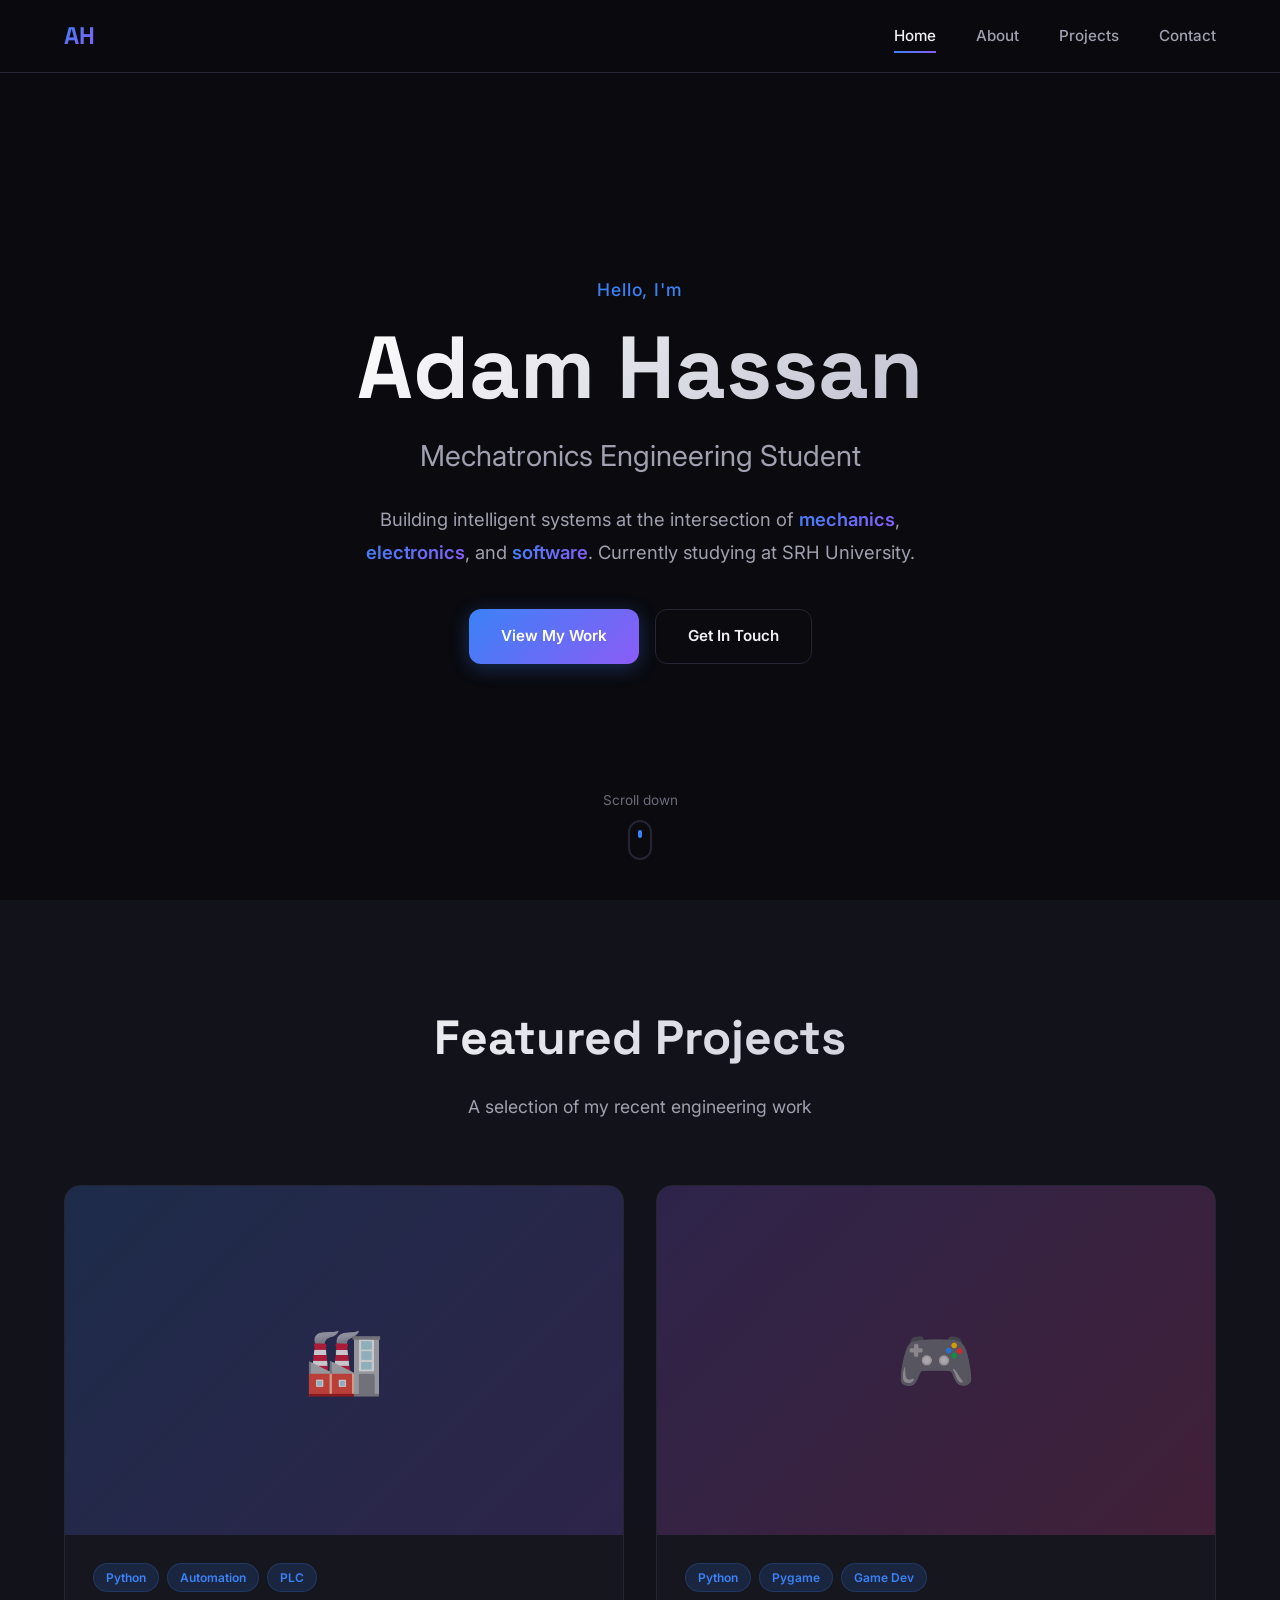
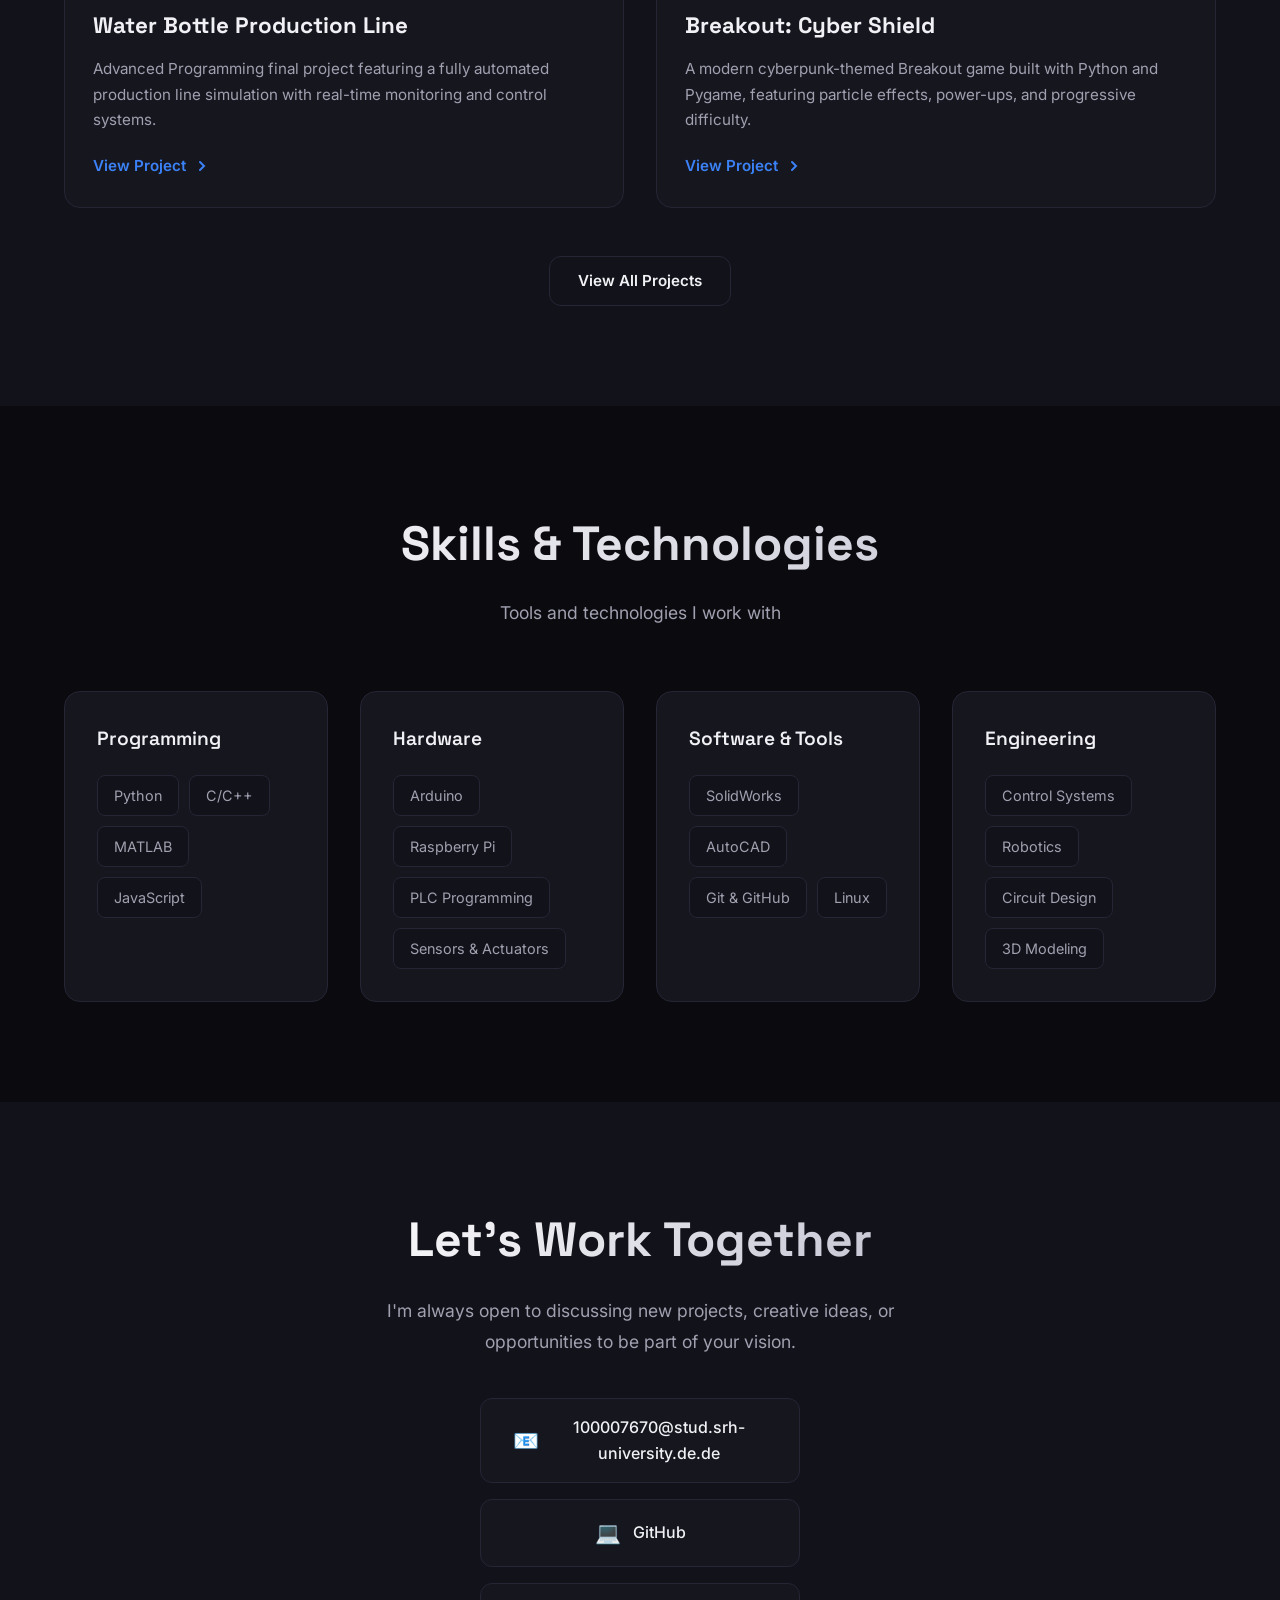
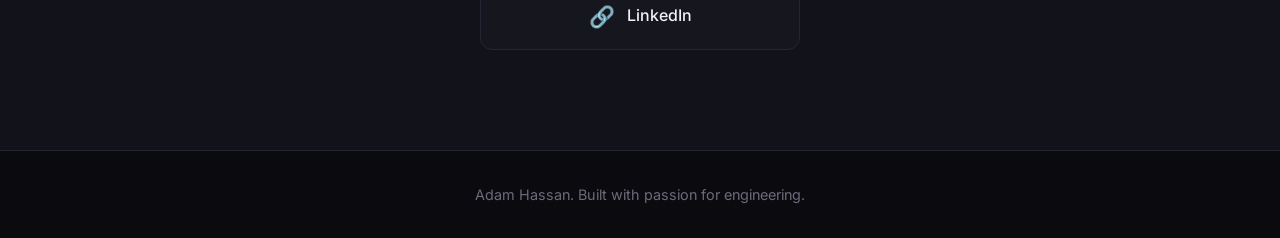
==== index.html @ b3040e76 "Initial portfolio website" ====
<!DOCTYPE html>
<html lang="en">
<head>
    <meta charset="UTF-8">
    <meta name="viewport" content="width=device-width, initial-scale=1.0">
    <title>Adam Hassan | Mechatronics Engineer</title>
    <link rel="stylesheet" href="css/styles.css">
    <link rel="preconnect" href="https://fonts.googleapis.com">
    <link rel="preconnect" href="https://fonts.gstatic.com" crossorigin>
    <link href="https://fonts.googleapis.com/css2?family=Inter:wght@300;400;500;600;700&family=Space+Grotesk:wght@500;700&display=swap" rel="stylesheet">
</head>
<body>
    <!-- Navigation -->
    <nav class="navbar">
        <div class="nav-container">
            <a href="index.html" class="nav-logo">AH</a>
            <button class="nav-toggle" aria-label="Toggle navigation">
                <span></span>
                <span></span>
                <span></span>
            </button>
            <ul class="nav-menu">
                <li><a href="index.html" class="nav-link active">Home</a></li>
                <li><a href="about.html" class="nav-link">About</a></li>
                <li><a href="projects.html" class="nav-link">Projects</a></li>
                <li><a href="#contact" class="nav-link">Contact</a></li>
            </ul>
        </div>
    </nav>

    <!-- Hero Section -->
    <section class="hero">
        <div class="hero-content">
            <p class="hero-greeting">Hello, I'm</p>
            <h1 class="hero-title">Adam Hassan</h1>
            <h2 class="hero-subtitle">Mechatronics Engineering Student</h2>
            <p class="hero-description">
                Building intelligent systems at the intersection of <span class="gradient-text">mechanics</span>, 
                <span class="gradient-text">electronics</span>, and <span class="gradient-text">software</span>. 
                Currently studying at SRH University.
            </p>
            <div class="hero-cta">
                <a href="projects.html" class="btn btn-primary">View My Work</a>
                <a href="#contact" class="btn btn-secondary">Get In Touch</a>
            </div>
        </div>
        <div class="hero-scroll">
            <span>Scroll down</span>
            <div class="scroll-indicator"></div>
        </div>
    </section>

    <!-- Featured Projects Section -->
    <section class="featured-projects" id="projects">
        <div class="container">
            <div class="section-header">
                <h2 class="section-title">Featured Projects</h2>
                <p class="section-subtitle">A selection of my recent engineering work</p>
            </div>
            
            <div class="projects-grid">
                <!-- Project Card 1 -->
                <article class="project-card">
                    <div class="project-image">
                        <div class="project-placeholder gradient-bg-1">
                            <span class="project-icon">🏭</span>
                        </div>
                    </div>
                    <div class="project-info">
                        <div class="project-tags">
                            <span class="tag">Python</span>
                            <span class="tag">Automation</span>
                            <span class="tag">PLC</span>
                        </div>
                        <h3 class="project-title">Water Bottle Production Line</h3>
                        <p class="project-description">
                            Advanced Programming final project featuring a fully automated production line simulation 
                            with real-time monitoring and control systems.
                        </p>
                        <a href="water-bottle.html" class="project-link">
                            View Project 
                            <svg width="16" height="16" viewBox="0 0 16 16" fill="none">
                                <path d="M6 12L10 8L6 4" stroke="currentColor" stroke-width="2" stroke-linecap="round"/>
                            </svg>
                        </a>
                    </div>
                </article>

                <!-- Project Card 2 -->
                <article class="project-card">
                    <div class="project-image">
                        <div class="project-placeholder gradient-bg-2">
                            <span class="project-icon">🎮</span>
                        </div>
                    </div>
                    <div class="project-info">
                        <div class="project-tags">
                            <span class="tag">Python</span>
                            <span class="tag">Pygame</span>
                            <span class="tag">Game Dev</span>
                        </div>
                        <h3 class="project-title">Breakout: Cyber Shield</h3>
                        <p class="project-description">
                            A modern cyberpunk-themed Breakout game built with Python and Pygame, featuring 
                            particle effects, power-ups, and progressive difficulty.
                        </p>
                        <a href="breakout.html" class="project-link">
                            View Project 
                            <svg width="16" height="16" viewBox="0 0 16 16" fill="none">
                                <path d="M6 12L10 8L6 4" stroke="currentColor" stroke-width="2" stroke-linecap="round"/>
                            </svg>
                        </a>
                    </div>
                </article>
            </div>

            <div class="section-footer">
                <a href="projects.html" class="btn btn-outline">View All Projects</a>
            </div>
        </div>
    </section>

    <!-- Skills Section -->
    <section class="skills-section">
        <div class="container">
            <div class="section-header">
                <h2 class="section-title">Skills & Technologies</h2>
                <p class="section-subtitle">Tools and technologies I work with</p>
            </div>
            
            <div class="skills-grid">
                <div class="skill-category">
                    <h3 class="skill-category-title">Programming</h3>
                    <div class="skill-items">
                        <span class="skill-item">Python</span>
                        <span class="skill-item">C/C++</span>
                        <span class="skill-item">MATLAB</span>
                        <span class="skill-item">JavaScript</span>
                    </div>
                </div>
                <div class="skill-category">
                    <h3 class="skill-category-title">Hardware</h3>
                    <div class="skill-items">
                        <span class="skill-item">Arduino</span>
                        <span class="skill-item">Raspberry Pi</span>
                        <span class="skill-item">PLC Programming</span>
                        <span class="skill-item">Sensors & Actuators</span>
                    </div>
                </div>
                <div class="skill-category">
                    <h3 class="skill-category-title">Software & Tools</h3>
                    <div class="skill-items">
                        <span class="skill-item">SolidWorks</span>
                        <span class="skill-item">AutoCAD</span>
                        <span class="skill-item">Git & GitHub</span>
                        <span class="skill-item">Linux</span>
                    </div>
                </div>
                <div class="skill-category">
                    <h3 class="skill-category-title">Engineering</h3>
                    <div class="skill-items">
                        <span class="skill-item">Control Systems</span>
                        <span class="skill-item">Robotics</span>
                        <span class="skill-item">Circuit Design</span>
                        <span class="skill-item">3D Modeling</span>
                    </div>
                </div>
            </div>
        </div>
    </section>

    <!-- Contact Section -->
    <section class="contact-section" id="contact">
        <div class="container">
            <div class="contact-content">
                <h2 class="section-title">Let's Work Together</h2>
                <p class="contact-text">
                    I'm always open to discussing new projects, creative ideas, or opportunities 
                    to be part of your vision.
                </p>
                <div class="contact-links">
                    <a href="mailto:100007670@stud.srh-university.de.de" class="contact-item">
                        <span class="contact-icon">📧</span>
                        <span>100007670@stud.srh-university.de.de</span>
                    </a>
                    <a href="https://github.com/A-Allam1" target="_blank" rel="noopener" class="contact-item">
                        <span class="contact-icon">💻</span>
                        <span>GitHub</span>
                    </a>
                    <a href="https://www.linkedin.com/in/adam-hassam-334723407/" target="_blank" rel="noopener" class="contact-item">
                        <span class="contact-icon">🔗</span>
                        <span>LinkedIn</span>
                    </a>
                </div>
            </div>
        </div>
    </section>

    <!-- Footer -->
    <footer class="footer">
        <div class="container">
            <p> Adam Hassan. Built with passion for engineering.</p>
        </div>
    </footer>

    <script src="js/main.js"></script>
</body>
</html>
---- css/styles.css ----
/* ========================================
   CSS VARIABLES & RESET
   ======================================== */
:root {
    --bg-primary: #0a0a0f;
    --bg-secondary: #12121a;
    --bg-card: #16161f;
    --bg-card-hover: #1e1e2e;
    --bg-border: #252535;
    
    --text-primary: #f0f0f5;
    --text-secondary: #a0a0b0;
    --text-muted: #6b6b7b;
    
    --accent-blue: #3b82f6;
    --accent-purple: #8b5cf6;
    --accent-gradient: linear-gradient(135deg, var(--accent-blue), var(--accent-purple));
    --accent-gradient-hover: linear-gradient(135deg, #2563eb, #7c3aed);
    
    --font-primary: 'Inter', -apple-system, BlinkMacSystemFont, sans-serif;
    --font-display: 'Space Grotesk', sans-serif;
    
    --radius-sm: 8px;
    --radius-md: 12px;
    --radius-lg: 16px;
    --radius-xl: 24px;
    
    --transition-fast: 0.2s ease;
    --transition-normal: 0.3s ease;
    --transition-slow: 0.5s ease;
}

* {
    margin: 0;
    padding: 0;
    box-sizing: border-box;
}

html {
    scroll-behavior: smooth;
    font-size: 16px;
}

body {
    font-family: var(--font-primary);
    background-color: var(--bg-primary);
    color: var(--text-primary);
    line-height: 1.6;
    overflow-x: hidden;
}

a {
    text-decoration: none;
    color: inherit;
    transition: var(--transition-fast);
}

ul {
    list-style: none;
}

img {
    max-width: 100%;
    display: block;
}

.container {
    max-width: 1200px;
    margin: 0 auto;
    padding: 0 24px;
}

/* ========================================
   NAVIGATION
   ======================================== */
.navbar {
    position: fixed;
    top: 0;
    left: 0;
    right: 0;
    z-index: 1000;
    background: rgba(10, 10, 15, 0.85);
    backdrop-filter: blur(20px);
    border-bottom: 1px solid var(--bg-border);
}

.nav-container {
    max-width: 1200px;
    margin: 0 auto;
    padding: 0 24px;
    display: flex;
    justify-content: space-between;
    align-items: center;
    height: 72px;
}

.nav-logo {
    font-family: var(--font-display);
    font-size: 1.5rem;
    font-weight: 700;
    background: var(--accent-gradient);
    -webkit-background-clip: text;
    -webkit-text-fill-color: transparent;
    background-clip: text;
}

.nav-menu {
    display: flex;
    gap: 40px;
}

.nav-link {
    font-size: 0.95rem;
    font-weight: 500;
    color: var(--text-secondary);
    position: relative;
    padding: 8px 0;
}

.nav-link::after {
    content: '';
    position: absolute;
    bottom: 0;
    left: 0;
    width: 0;
    height: 2px;
    background: var(--accent-gradient);
    transition: var(--transition-normal);
}

.nav-link:hover,
.nav-link.active {
    color: var(--text-primary);
}

.nav-link:hover::after,
.nav-link.active::after {
    width: 100%;
}

.nav-toggle {
    display: none;
    flex-direction: column;
    gap: 5px;
    background: none;
    border: none;
    cursor: pointer;
    padding: 5px;
}

.nav-toggle span {
    display: block;
    width: 24px;
    height: 2px;
    background: var(--text-primary);
    transition: var(--transition-normal);
}

/* ========================================
   HERO SECTION
   ======================================== */
.hero {
    min-height: 100vh;
    display: flex;
    flex-direction: column;
    justify-content: center;
    align-items: center;
    text-align: center;
    padding: 120px 24px 80px;
    position: relative;
}

.hero-content {
    max-width: 800px;
}

.hero-greeting {
    font-size: 1.1rem;
    color: var(--accent-blue);
    font-weight: 500;
    margin-bottom: 16px;
    letter-spacing: 0.05em;
}

.hero-title {
    font-family: var(--font-display);
    font-size: clamp(3rem, 8vw, 5.5rem);
    font-weight: 700;
    line-height: 1.1;
    margin-bottom: 16px;
    background: linear-gradient(135deg, #fff 0%, #c0c0d0 100%);
    -webkit-background-clip: text;
    -webkit-text-fill-color: transparent;
    background-clip: text;
}

.hero-subtitle {
    font-size: clamp(1.2rem, 3vw, 1.8rem);
    color: var(--text-secondary);
    font-weight: 400;
    margin-bottom: 24px;
}

.hero-description {
    font-size: 1.15rem;
    color: var(--text-secondary);
    line-height: 1.8;
    margin-bottom: 40px;
    max-width: 600px;
    margin-left: auto;
    margin-right: auto;
}

.gradient-text {
    background: var(--accent-gradient);
    -webkit-background-clip: text;
    -webkit-text-fill-color: transparent;
    background-clip: text;
    font-weight: 600;
}

.hero-cta {
    display: flex;
    gap: 16px;
    justify-content: center;
    flex-wrap: wrap;
}

.hero-scroll {
    position: absolute;
    bottom: 40px;
    display: flex;
    flex-direction: column;
    align-items: center;
    gap: 8px;
    color: var(--text-muted);
    font-size: 0.85rem;
}

.scroll-indicator {
    width: 24px;
    height: 40px;
    border: 2px solid var(--bg-border);
    border-radius: 12px;
    position: relative;
}

.scroll-indicator::before {
    content: '';
    position: absolute;
    top: 8px;
    left: 50%;
    transform: translateX(-50%);
    width: 4px;
    height: 8px;
    background: var(--accent-blue);
    border-radius: 2px;
    animation: scrollBounce 2s infinite;
}

@keyframes scrollBounce {
    0%, 100% { transform: translateX(-50%) translateY(0); opacity: 1; }
    50% { transform: translateX(-50%) translateY(8px); opacity: 0.3; }
}

/* ========================================
   BUTTONS
   ======================================== */
.btn {
    display: inline-flex;
    align-items: center;
    justify-content: center;
    padding: 14px 32px;
    border-radius: var(--radius-md);
    font-weight: 600;
    font-size: 0.95rem;
    transition: var(--transition-normal);
    cursor: pointer;
    border: none;
    gap: 8px;
}

.btn-primary {
    background: var(--accent-gradient);
    color: white;
    box-shadow: 0 4px 20px rgba(59, 130, 246, 0.3);
}

.btn-primary:hover {
    background: var(--accent-gradient-hover);
    transform: translateY(-2px);
    box-shadow: 0 8px 30px rgba(59, 130, 246, 0.4);
}

.btn-secondary {
    background: transparent;
    color: var(--text-primary);
    border: 1px solid var(--bg-border);
}

.btn-secondary:hover {
    border-color: var(--accent-blue);
    background: rgba(59, 130, 246, 0.1);
    transform: translateY(-2px);
}

.btn-outline {
    background: transparent;
    color: var(--text-primary);
    border: 1px solid var(--bg-border);
    padding: 12px 28px;
}

.btn-outline:hover {
    border-color: var(--accent-purple);
    background: rgba(139, 92, 246, 0.1);
}

/* ========================================
   SECTIONS
   ======================================== */
.section-header {
    text-align: center;
    margin-bottom: 64px;
}

.section-title {
    font-family: var(--font-display);
    font-size: clamp(2rem, 5vw, 3rem);
    font-weight: 700;
    margin-bottom: 16px;
    background: linear-gradient(135deg, #fff 0%, #c0c0d0 100%);
    -webkit-background-clip: text;
    -webkit-text-fill-color: transparent;
    background-clip: text;
}

.section-subtitle {
    color: var(--text-secondary);
    font-size: 1.1rem;
    max-width: 500px;
    margin: 0 auto;
}

.section-footer {
    text-align: center;
    margin-top: 48px;
}

/* ========================================
   FEATURED PROJECTS
   ======================================== */
.featured-projects {
    padding: 100px 0;
    background: var(--bg-secondary);
}

.projects-grid {
    display: grid;
    grid-template-columns: repeat(auto-fit, minmax(320px, 1fr));
    gap: 32px;
}

.project-card {
    background: var(--bg-card);
    border: 1px solid var(--bg-border);
    border-radius: var(--radius-lg);
    overflow: hidden;
    transition: var(--transition-normal);
}

.project-card:hover {
    transform: translateY(-8px);
    border-color: rgba(59, 130, 246, 0.3);
    box-shadow: 0 20px 40px rgba(0, 0, 0, 0.4);
}

.project-image {
    width: 100%;
    aspect-ratio: 16/10;
    overflow: hidden;
}

.project-placeholder {
    width: 100%;
    height: 100%;
    display: flex;
    align-items: center;
    justify-content: center;
    position: relative;
}

.gradient-bg-1 {
    background: linear-gradient(135deg, rgba(59, 130, 246, 0.2), rgba(139, 92, 246, 0.2));
}

.gradient-bg-2 {
    background: linear-gradient(135deg, rgba(139, 92, 246, 0.2), rgba(236, 72, 153, 0.2));
}

.project-icon {
    font-size: 4rem;
    opacity: 0.8;
}

.project-info {
    padding: 28px;
}

.project-tags {
    display: flex;
    flex-wrap: wrap;
    gap: 8px;
    margin-bottom: 16px;
}

.tag {
    font-size: 0.75rem;
    font-weight: 600;
    padding: 4px 12px;
    border-radius: 100px;
    background: rgba(59, 130, 246, 0.15);
    color: var(--accent-blue);
    border: 1px solid rgba(59, 130, 246, 0.2);
}

.project-title {
    font-family: var(--font-display);
    font-size: 1.4rem;
    font-weight: 700;
    margin-bottom: 12px;
    color: var(--text-primary);
}

.project-description {
    color: var(--text-secondary);
    font-size: 0.95rem;
    line-height: 1.7;
    margin-bottom: 20px;
}

.project-link {
    display: inline-flex;
    align-items: center;
    gap: 8px;
    color: var(--accent-blue);
    font-weight: 600;
    font-size: 0.95rem;
    transition: var(--transition-fast);
}

.project-link:hover {
    gap: 12px;
    color: var(--accent-purple);
}

.project-link svg {
    transition: var(--transition-fast);
}

/* ========================================
   SKILLS SECTION
   ======================================== */
.skills-section {
    padding: 100px 0;
}

.skills-grid {
    display: grid;
    grid-template-columns: repeat(auto-fit, minmax(250px, 1fr));
    gap: 32px;
}

.skill-category {
    background: var(--bg-card);
    border: 1px solid var(--bg-border);
    border-radius: var(--radius-lg);
    padding: 32px;
    transition: var(--transition-normal);
}

.skill-category:hover {
    border-color: rgba(139, 92, 246, 0.3);
    transform: translateY(-4px);
}

.skill-category-title {
    font-family: var(--font-display);
    font-size: 1.2rem;
    font-weight: 600;
    margin-bottom: 20px;
    color: var(--text-primary);
}

.skill-items {
    display: flex;
    flex-wrap: wrap;
    gap: 10px;
}

.skill-item {
    padding: 8px 16px;
    background: var(--bg-secondary);
    border: 1px solid var(--bg-border);
    border-radius: var(--radius-sm);
    font-size: 0.9rem;
    color: var(--text-secondary);
    transition: var(--transition-fast);
}

.skill-item:hover {
    border-color: var(--accent-blue);
    color: var(--text-primary);
    background: rgba(59, 130, 246, 0.1);
}

/* ========================================
   CONTACT SECTION
   ======================================== */
.contact-section {
    padding: 100px 0;
    background: var(--bg-secondary);
}

.contact-content {
    text-align: center;
    max-width: 600px;
    margin: 0 auto;
}

.contact-text {
    color: var(--text-secondary);
    font-size: 1.1rem;
    margin-bottom: 40px;
    line-height: 1.8;
}

.contact-links {
    display: flex;
    flex-direction: column;
    gap: 16px;
    align-items: center;
}

.contact-item {
    display: inline-flex;
    align-items: center;
    gap: 12px;
    padding: 16px 32px;
    background: var(--bg-card);
    border: 1px solid var(--bg-border);
    border-radius: var(--radius-md);
    color: var(--text-primary);
    font-weight: 500;
    transition: var(--transition-normal);
    width: 100%;
    max-width: 320px;
    justify-content: center;
}

.contact-item:hover {
    border-color: var(--accent-blue);
    transform: translateY(-2px);
    box-shadow: 0 8px 24px rgba(0, 0, 0, 0.3);
}

.contact-icon {
    font-size: 1.3rem;
}

/* ========================================
   FOOTER
   ======================================== */
.footer {
    padding: 32px 0;
    border-top: 1px solid var(--bg-border);
    text-align: center;
    color: var(--text-muted);
    font-size: 0.9rem;
}

/* ========================================
   PAGE CONTENT (About, Projects, Detail)
   ======================================== */
.page-content {
    padding-top: 72px;
}

.about-hero,
.projects-hero,
.project-header {
    padding: 80px 0 40px;
    text-align: center;
}

.page-title {
    font-family: var(--font-display);
    font-size: clamp(2.5rem, 6vw, 4rem);
    font-weight: 700;
    margin-bottom: 16px;
    background: linear-gradient(135deg, #fff 0%, #c0c0d0 100%);
    -webkit-background-clip: text;
    -webkit-text-fill-color: transparent;
    background-clip: text;
}

.page-subtitle {
    color: var(--text-secondary);
    font-size: 1.2rem;
}

/* About Page */
.about-content {
    padding: 60px 0 100px;
}

.about-grid {
    display: grid;
    grid-template-columns: 1fr 1fr;
    gap: 64px;
    align-items: start;
}

.about-text h2 {
    font-family: var(--font-display);
    font-size: 2rem;
    margin-bottom: 24px;
}

.about-text p {
    color: var(--text-secondary);
    margin-bottom: 20px;
    line-height: 1.8;
    font-size: 1.05rem;
}

.about-highlights {
    display: flex;
    flex-direction: column;
    gap: 24px;
}

.highlight-card {
    background: var(--bg-card);
    border: 1px solid var(--bg-border);
    border-radius: var(--radius-lg);
    padding: 32px;
    transition: var(--transition-normal);
}

.highlight-card:hover {
    border-color: rgba(59, 130, 246, 0.3);
    transform: translateX(8px);
}

.highlight-number {
    font-family: var(--font-display);
    font-size: 3rem;
    font-weight: 700;
    background: var(--accent-gradient);
    -webkit-background-clip: text;
    -webkit-text-fill-color: transparent;
    background-clip: text;
    opacity: 0.5;
    line-height: 1;
    margin-bottom: 12px;
    display: block;
}

.highlight-card h3 {
    font-size: 1.2rem;
    margin-bottom: 8px;
    color: var(--text-primary);
}

.highlight-card p {
    color: var(--text-secondary);
    font-size: 0.95rem;
}

/* Projects Page */
.all-projects {
    padding: 40px 0 100px;
}

.project-card-large {
    display: grid;
    grid-template-columns: 1fr 1fr;
    gap: 0;
}

.project-card-large .project-image {
    aspect-ratio: auto;
    min-height: 300px;
}

.project-card-large .project-info {
    display: flex;
    flex-direction: column;
    justify-content: center;
}

.project-features-preview {
    margin: 20px 0;
    padding-left: 20px;
}

.project-features-preview li {
    color: var(--text-secondary);
    margin-bottom: 8px;
    position: relative;
    padding-left: 16px;
}

.project-features-preview li::before {
    content: '→';
    position: absolute;
    left: -16px;
    color: var(--accent-blue);
}

/* Project Detail Pages */
.project-breadcrumb {
    display: flex;
    gap: 12px;
    color: var(--text-muted);
    font-size: 0.9rem;
    margin-bottom: 24px;
    justify-content: center;
}

.project-breadcrumb a:hover {
    color: var(--accent-blue);
}

.project-page-title {
    font-family: var(--font-display);
    font-size: clamp(2rem, 5vw, 3.5rem);
    font-weight: 700;
    margin-bottom: 12px;
}

.project-page-subtitle {
    color: var(--text-secondary);
    font-size: 1.2rem;
    margin-bottom: 16px;
}

.project-meta {
    display: flex;
    gap: 16px;
    justify-content: center;
    color: var(--text-muted);
    font-size: 0.9rem;
}

.project-meta span {
    padding: 4px 12px;
    background: var(--bg-card);
    border-radius: var(--radius-sm);
    border: 1px solid var(--bg-border);
}

.project-hero-image {
    padding: 40px 0;
}

.project-image-large {
    width: 100%;
    aspect-ratio: 21/9;
    border-radius: var(--radius-xl);
    display: flex;
    flex-direction: column;
    align-items: center;
    justify-content: center;
    border: 1px solid var(--bg-border);
    position: relative;
    overflow: hidden;
}

.project-icon-large {
    font-size: 6rem;
    margin-bottom: 16px;
    opacity: 0.6;
}

.image-caption {
    color: var(--text-muted);
    font-size: 0.9rem;
}

.project-details {
    padding: 60px 0;
}

.project-details-grid {
    display: grid;
    grid-template-columns: 2fr 1fr;
    gap: 64px;
}

.project-main-content h2 {
    font-family: var(--font-display);
    font-size: 2rem;
    margin-bottom: 24px;
}

.project-main-content h3 {
    font-family: var(--font-display);
    font-size: 1.4rem;
    margin: 40px 0 20px;
    color: var(--text-primary);
}

.project-main-content p {
    color: var(--text-secondary);
    margin-bottom: 20px;
    line-height: 1.8;
    font-size: 1.05rem;
}

.feature-list {
    display: flex;
    flex-direction: column;
    gap: 16px;
}

.feature-list li {
    color: var(--text-secondary);
    padding-left: 28px;
    position: relative;
    line-height: 1.7;
}

.feature-list li::before {
    content: '';
    position: absolute;
    left: 0;
    top: 10px;
    width: 8px;
    height: 8px;
    background: var(--accent-gradient);
    border-radius: 50%;
}

.feature-list strong {
    color: var(--text-primary);
    display: block;
    margin-bottom: 4px;
}

.coming-soon-box {
    background: var(--bg-card);
    border: 2px dashed var(--bg-border);
    border-radius: var(--radius-lg);
    padding: 40px;
    text-align: center;
    margin-top: 24px;
}

.coming-soon-icon {
    font-size: 3rem;
    display: block;
    margin-bottom: 16px;
}

.coming-soon-box p {
    color: var(--text-muted);
    margin: 0;
}

/* Sidebar */
.project-sidebar {
    display: flex;
    flex-direction: column;
    gap: 24px;
}

.sidebar-card {
    background: var(--bg-card);
    border: 1px solid var(--bg-border);
    border-radius: var(--radius-lg);
    padding: 28px;
}

.sidebar-card h4 {
    font-family: var(--font-display);
    font-size: 1.1rem;
    margin-bottom: 20px;
    color: var(--text-primary);
}

.tech-stack {
    display: flex;
    flex-wrap: wrap;
    gap: 8px;
}

.tech-item {
    padding: 6px 14px;
    background: var(--bg-secondary);
    border: 1px solid var(--bg-border);
    border-radius: var(--radius-sm);
    font-size: 0.85rem;
    color: var(--text-secondary);
}

.project-links {
    display: flex;
    flex-direction: column;
    gap: 12px;
}

.project-link-btn {
    display: flex;
    align-items: center;
    gap: 12px;
    padding: 12px 16px;
    background: var(--bg-secondary);
    border: 1px solid var(--bg-border);
    border-radius: var(--radius-sm);
    color: var(--text-primary);
    font-size: 0.9rem;
    font-weight: 500;
    transition: var(--transition-fast);
}

.project-link-btn:hover {
    border-color: var(--accent-blue);
    background: rgba(59, 130, 246, 0.1);
}

.project-link-btn.disabled {
    opacity: 0.5;
    cursor: not-allowed;
}

.project-link-btn.disabled:hover {
    border-color: var(--bg-border);
    background: var(--bg-secondary);
}

.project-info-list {
    display: flex;
    flex-direction: column;
    gap: 16px;
}

.info-item {
    display: flex;
    justify-content: space-between;
    align-items: center;
    padding-bottom: 12px;
    border-bottom: 1px solid var(--bg-border);
}

.info-item:last-child {
    border-bottom: none;
    padding-bottom: 0;
}

.info-label {
    color: var(--text-muted);
    font-size: 0.9rem;
}

.info-value {
    color: var(--text-primary);
    font-weight: 500;
    font-size: 0.9rem;
}

.status-active {
    color: #22c55e;
}

.status-completed {
    color: var(--accent-blue);
}

/* Gallery */
.project-gallery {
    padding: 60px 0 100px;
    background: var(--bg-secondary);
}

.gallery-note {
    text-align: center;
    color: var(--text-muted);
    margin-bottom: 32px;
}

.gallery-grid {
    display: grid;
    grid-template-columns: repeat(auto-fit, minmax(280px, 1fr));
    gap: 24px;
}

.gallery-item {
    aspect-ratio: 16/10;
    background: var(--bg-card);
    border: 1px solid var(--bg-border);
    border-radius: var(--radius-lg);
    display: flex;
    flex-direction: column;
    align-items: center;
    justify-content: center;
    overflow: hidden;
    transition: var(--transition-normal);
}

.gallery-item:hover {
    border-color: rgba(139, 92, 246, 0.3);
    transform: scale(1.02);
}

.placeholder-item {
    color: var(--text-muted);
}

.placeholder-item span {
    font-size: 3rem;
    margin-bottom: 12px;
}

.placeholder-item p {
    font-size: 0.9rem;
}

/* ========================================
   RESPONSIVE DESIGN
   ======================================== */
@media (max-width: 968px) {
    .about-grid,
    .project-details-grid {
        grid-template-columns: 1fr;
    }
    
    .project-card-large {
        grid-template-columns: 1fr;
    }
    
    .project-card-large .project-image {
        aspect-ratio: 16/10;
        min-height: auto;
    }
    
    .highlight-card:hover {
        transform: translateY(-4px);
    }
}

@media (max-width: 768px) {
    .nav-toggle {
        display: flex;
    }
    
    .nav-menu {
        position: fixed;
        top: 72px;
        left: 0;
        right: 0;
        background: var(--bg-primary);
        border-bottom: 1px solid var(--bg-border);
        flex-direction: column;
        padding: 24px;
        gap: 0;
        transform: translateY(-100%);
        opacity: 0;
        visibility: hidden;
        transition: var(--transition-normal);
    }
    
    .nav-menu.active {
        transform: translateY(0);
        opacity: 1;
        visibility: visible;
    }
    
    .nav-link {
        display: block;
        padding: 16px 0;
        border-bottom: 1px solid var(--bg-border);
    }
    
    .nav-link:last-child {
        border-bottom: none;
    }
    
    .hero {
        padding: 100px 20px 60px;
    }
    
    .hero-cta {
        flex-direction: column;
        align-items: center;
    }
    
    .btn {
        width: 100%;
        max-width: 280px;
    }
    
    .projects-grid {
        grid-template-columns: 1fr;
    }
    
    .skills-grid {
        grid-template-columns: 1fr;
    }
    
    .container {
        padding: 0 20px;
    }
    
    .project-image-large {
        aspect-ratio: 16/10;
    }
    
    .gallery-grid {
        grid-template-columns: 1fr;
    }
}

@media (max-width: 480px) {
    .section-title {
        font-size: 1.8rem;
    }
    
    .project-page-title {
        font-size: 1.8rem;
    }
    
    .contact-links {
        width: 100%;
    }
    
    .contact-item {
        max-width: 100%;
    }
}
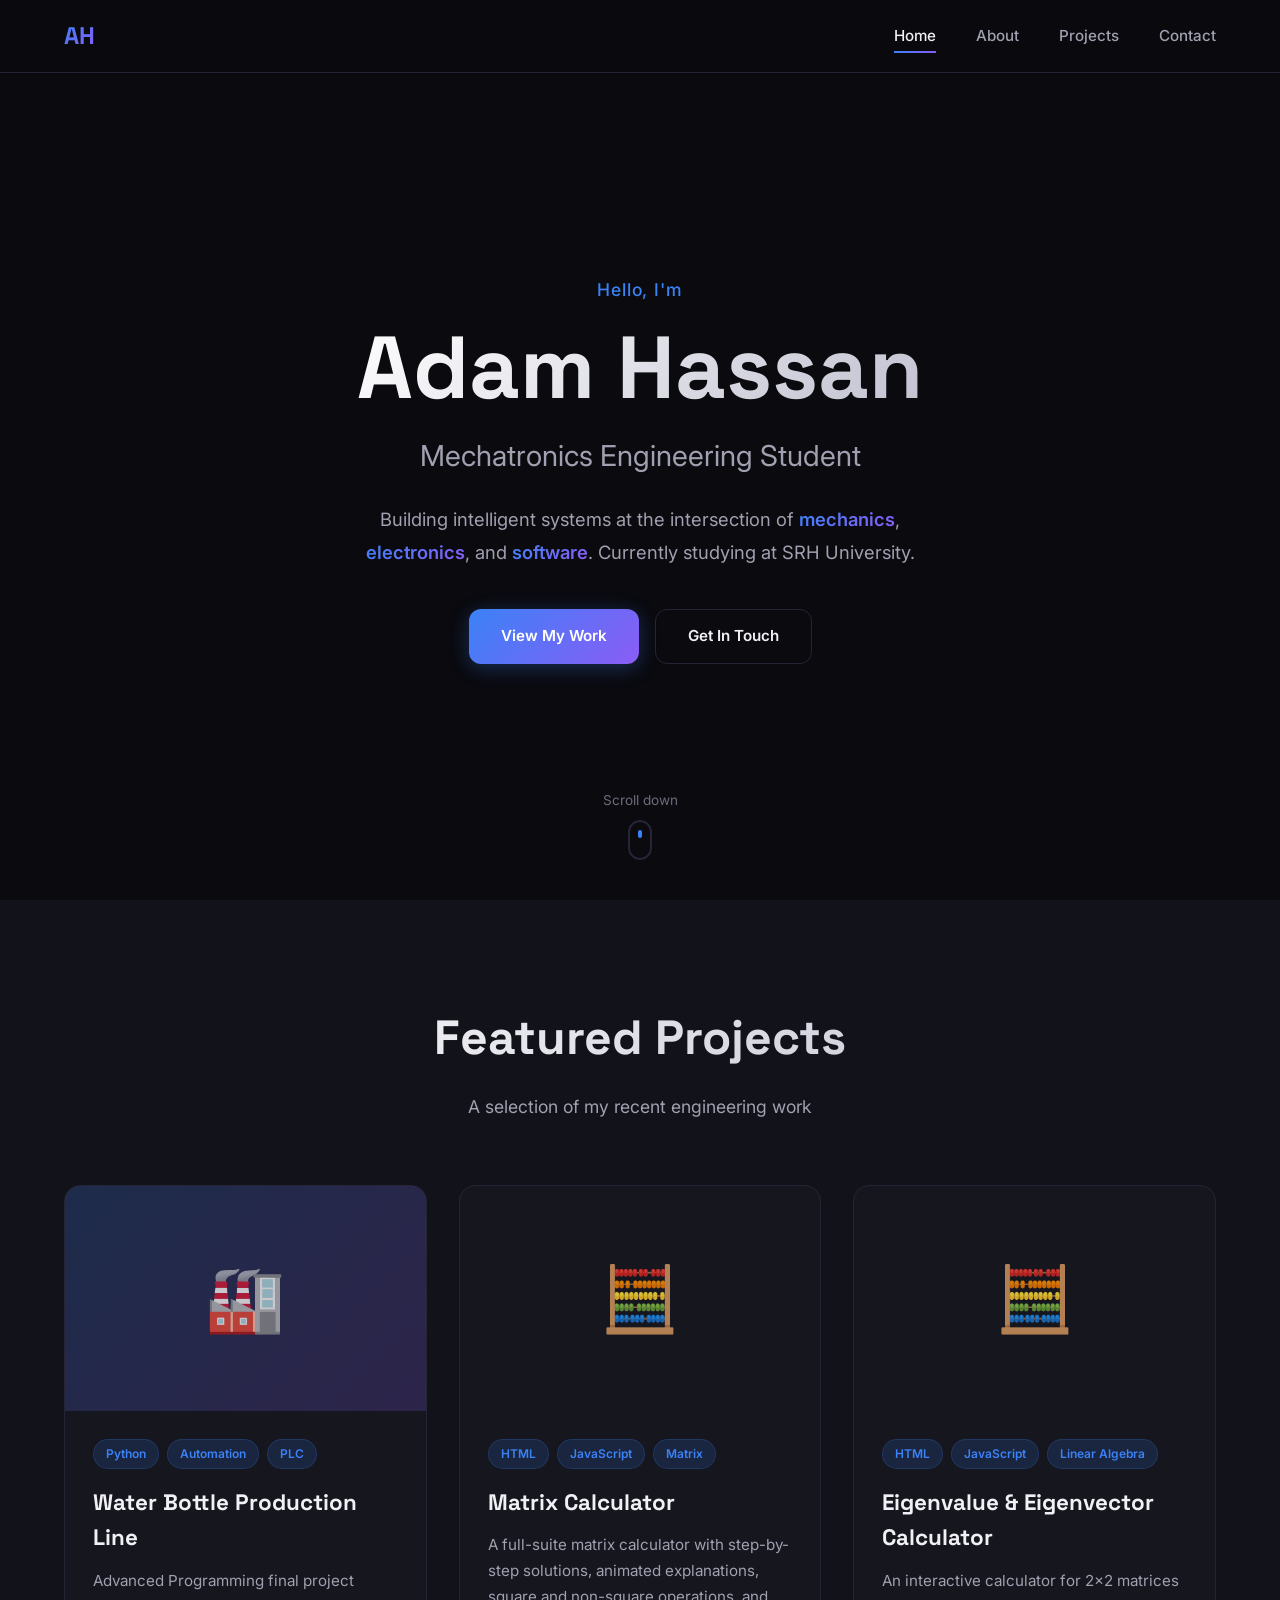
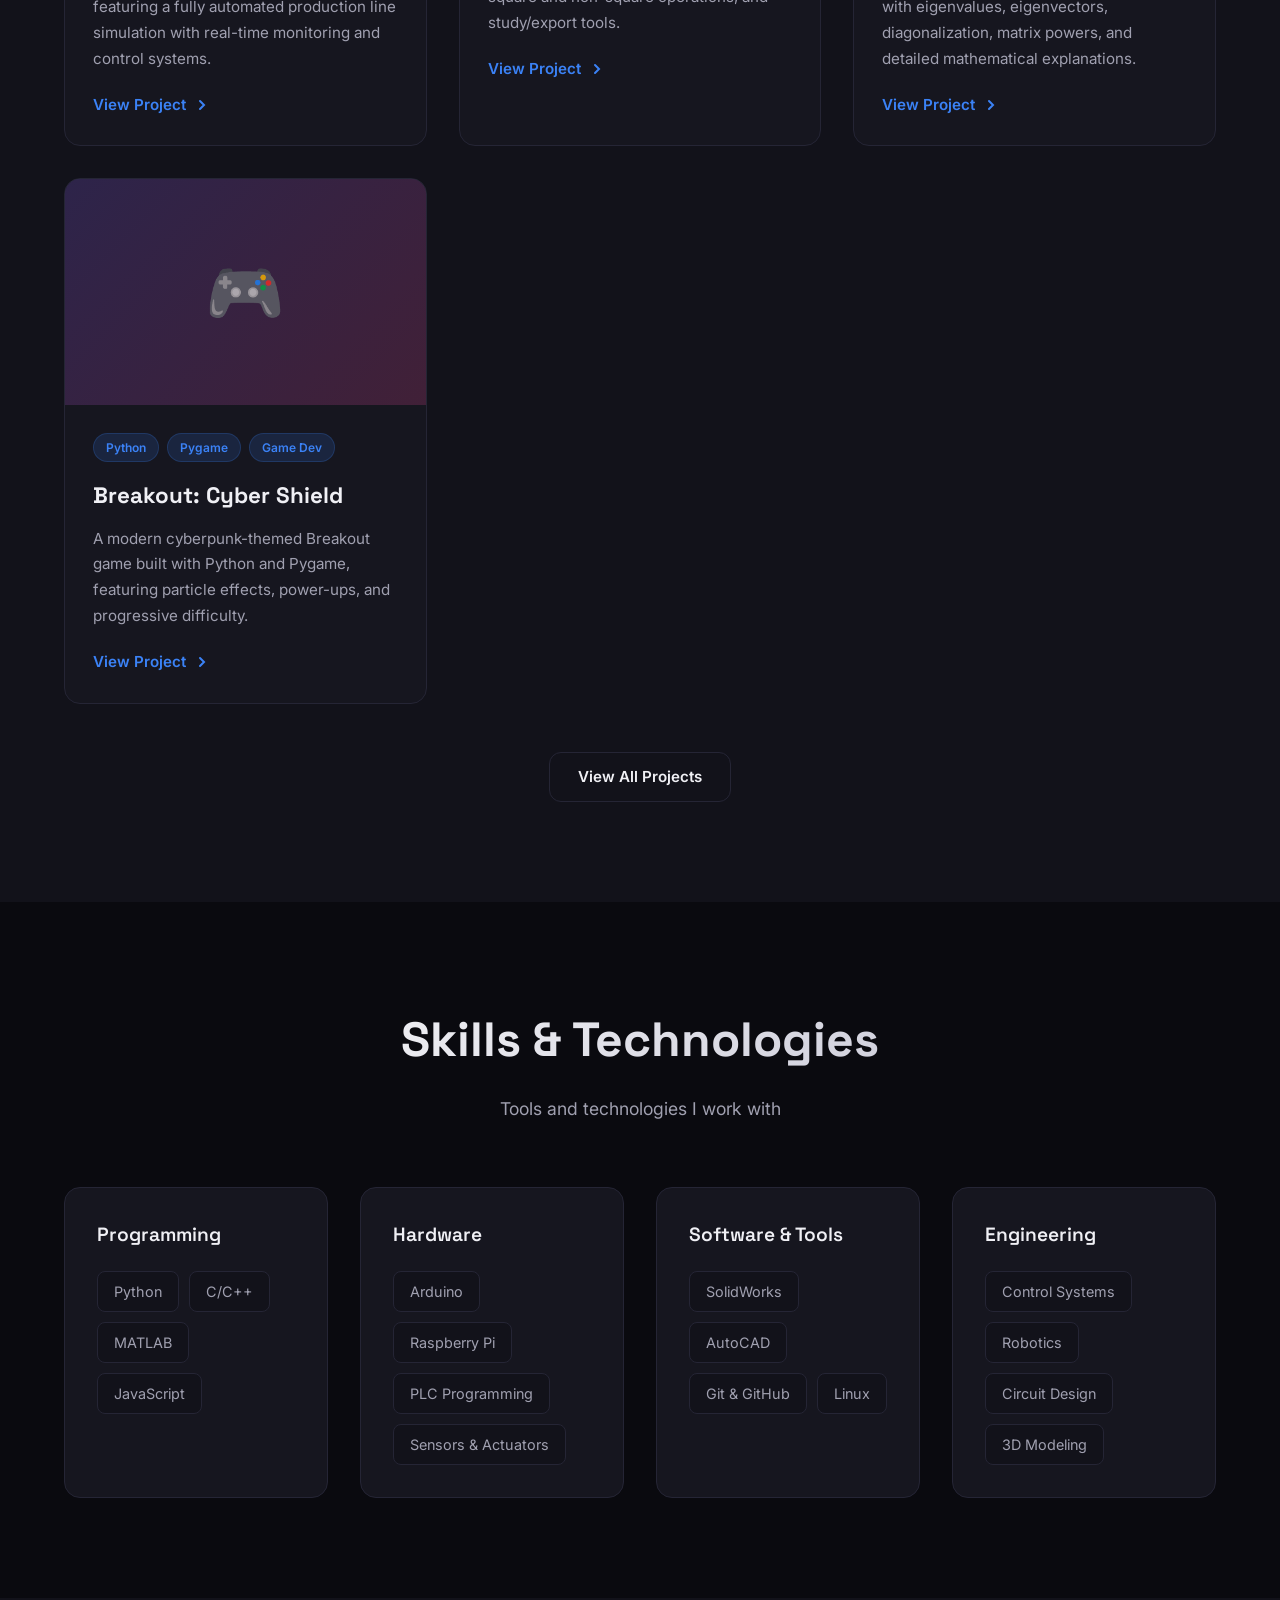
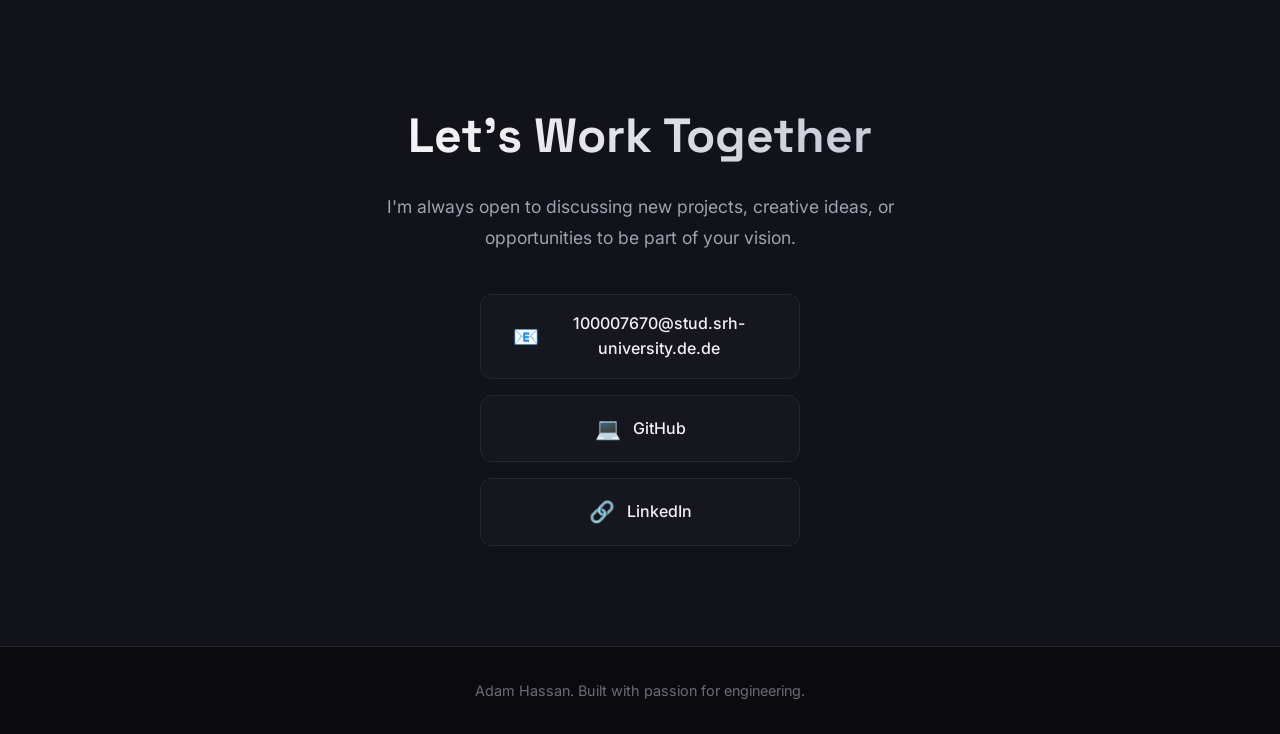
==== commit e12caf87: "Removed simulation results section" ====
--- a/index.html
+++ b/index.html
@@ -8,6 +8,7 @@
     <link rel="preconnect" href="https://fonts.googleapis.com">
     <link rel="preconnect" href="https://fonts.gstatic.com" crossorigin>
     <link href="https://fonts.googleapis.com/css2?family=Inter:wght@300;400;500;600;700&family=Space+Grotesk:wght@500;700&display=swap" rel="stylesheet">
+    <link rel="icon" type="image/png" href="images/favicon.png">
 </head>
 <body>
     <!-- Navigation -->
@@ -86,7 +87,62 @@
                     </div>
                 </article>
 
+
                 <!-- Project Card 2 -->
+                <article class="project-card">
+                    <div class="project-image">
+                        <div class="project-placeholder gradient-bg-3">
+                            <span class="project-icon">🧮</span>
+                        </div>
+                    </div>
+                    <div class="project-info">
+                        <div class="project-tags">
+                            <span class="tag">HTML</span>
+                            <span class="tag">JavaScript</span>
+                            <span class="tag">Matrix</span>
+                        </div>
+                        <h3 class="project-title">Matrix Calculator</h3>
+                        <p class="project-description">
+                            A full-suite matrix calculator with step-by-step solutions, animated explanations, 
+                            square and non-square operations, and study/export tools.
+                        </p>
+                        <a href="matrix-calculator.html" class="project-link">
+                            View Project 
+                            <svg width="16" height="16" viewBox="0 0 16 16" fill="none">
+                                <path d="M6 12L10 8L6 4" stroke="currentColor" stroke-width="2" stroke-linecap="round"/>
+                            </svg>
+                        </a>
+                    </div>
+                </article>
+
+                <!-- Project Card 3 -->
+                <article class="project-card">
+                    <div class="project-image">
+                        <div class="project-placeholder gradient-bg-3">
+                            <span class="project-icon">🧮</span>
+                        </div>
+                    </div>
+                    <div class="project-info">
+                        <div class="project-tags">
+                            <span class="tag">HTML</span>
+                            <span class="tag">JavaScript</span>
+                            <span class="tag">Linear Algebra</span>
+                        </div>
+                        <h3 class="project-title">Eigenvalue & Eigenvector Calculator</h3>
+                        <p class="project-description">
+                            An interactive calculator for 2×2 matrices with eigenvalues, eigenvectors, 
+                            diagonalization, matrix powers, and detailed mathematical explanations.
+                        </p>
+                        <a href="eigen_calculator.html" class="project-link">
+                            View Project 
+                            <svg width="16" height="16" viewBox="0 0 16 16" fill="none">
+                                <path d="M6 12L10 8L6 4" stroke="currentColor" stroke-width="2" stroke-linecap="round"/>
+                            </svg>
+                        </a>
+                    </div>
+                </article>
+
+                <!-- Project Card 4 -->
                 <article class="project-card">
                     <div class="project-image">
                         <div class="project-placeholder gradient-bg-2">
@@ -112,6 +168,7 @@
                         </a>
                     </div>
                 </article>
+
             </div>
 
             <div class="section-footer">
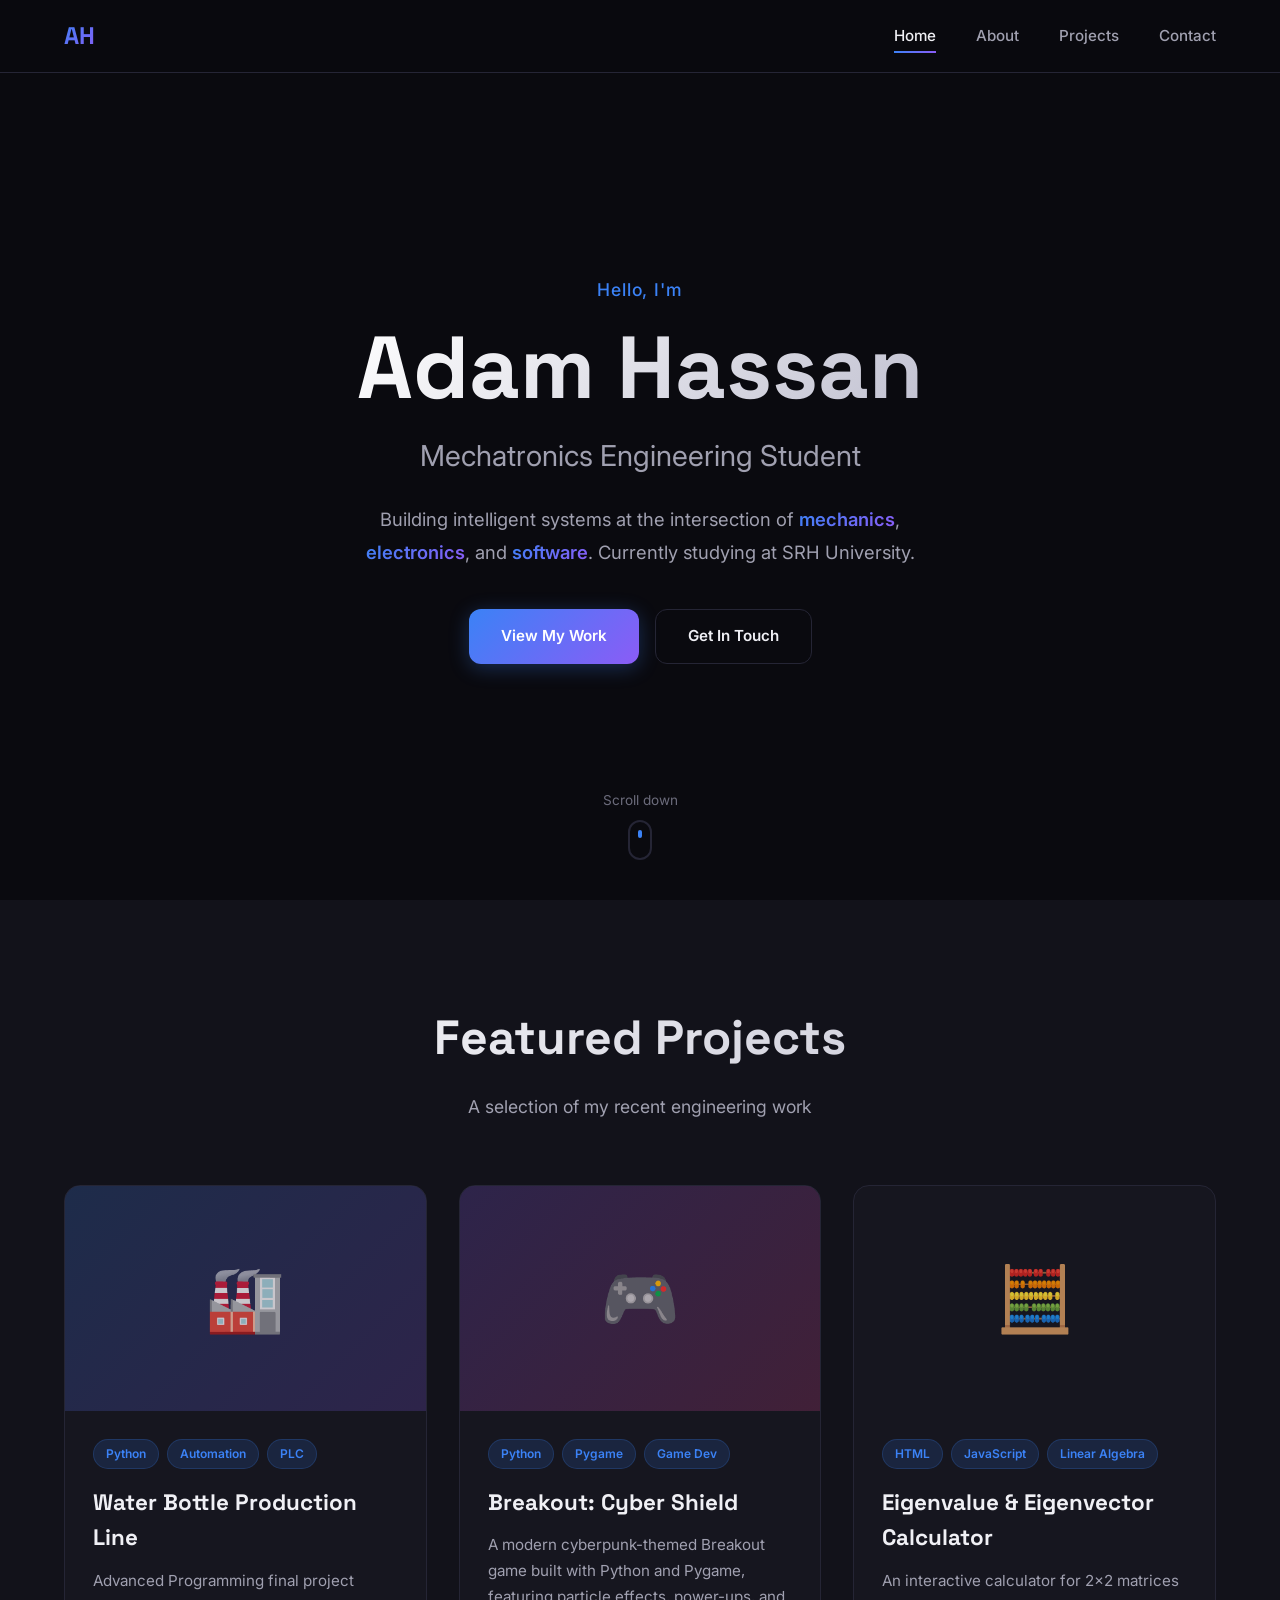
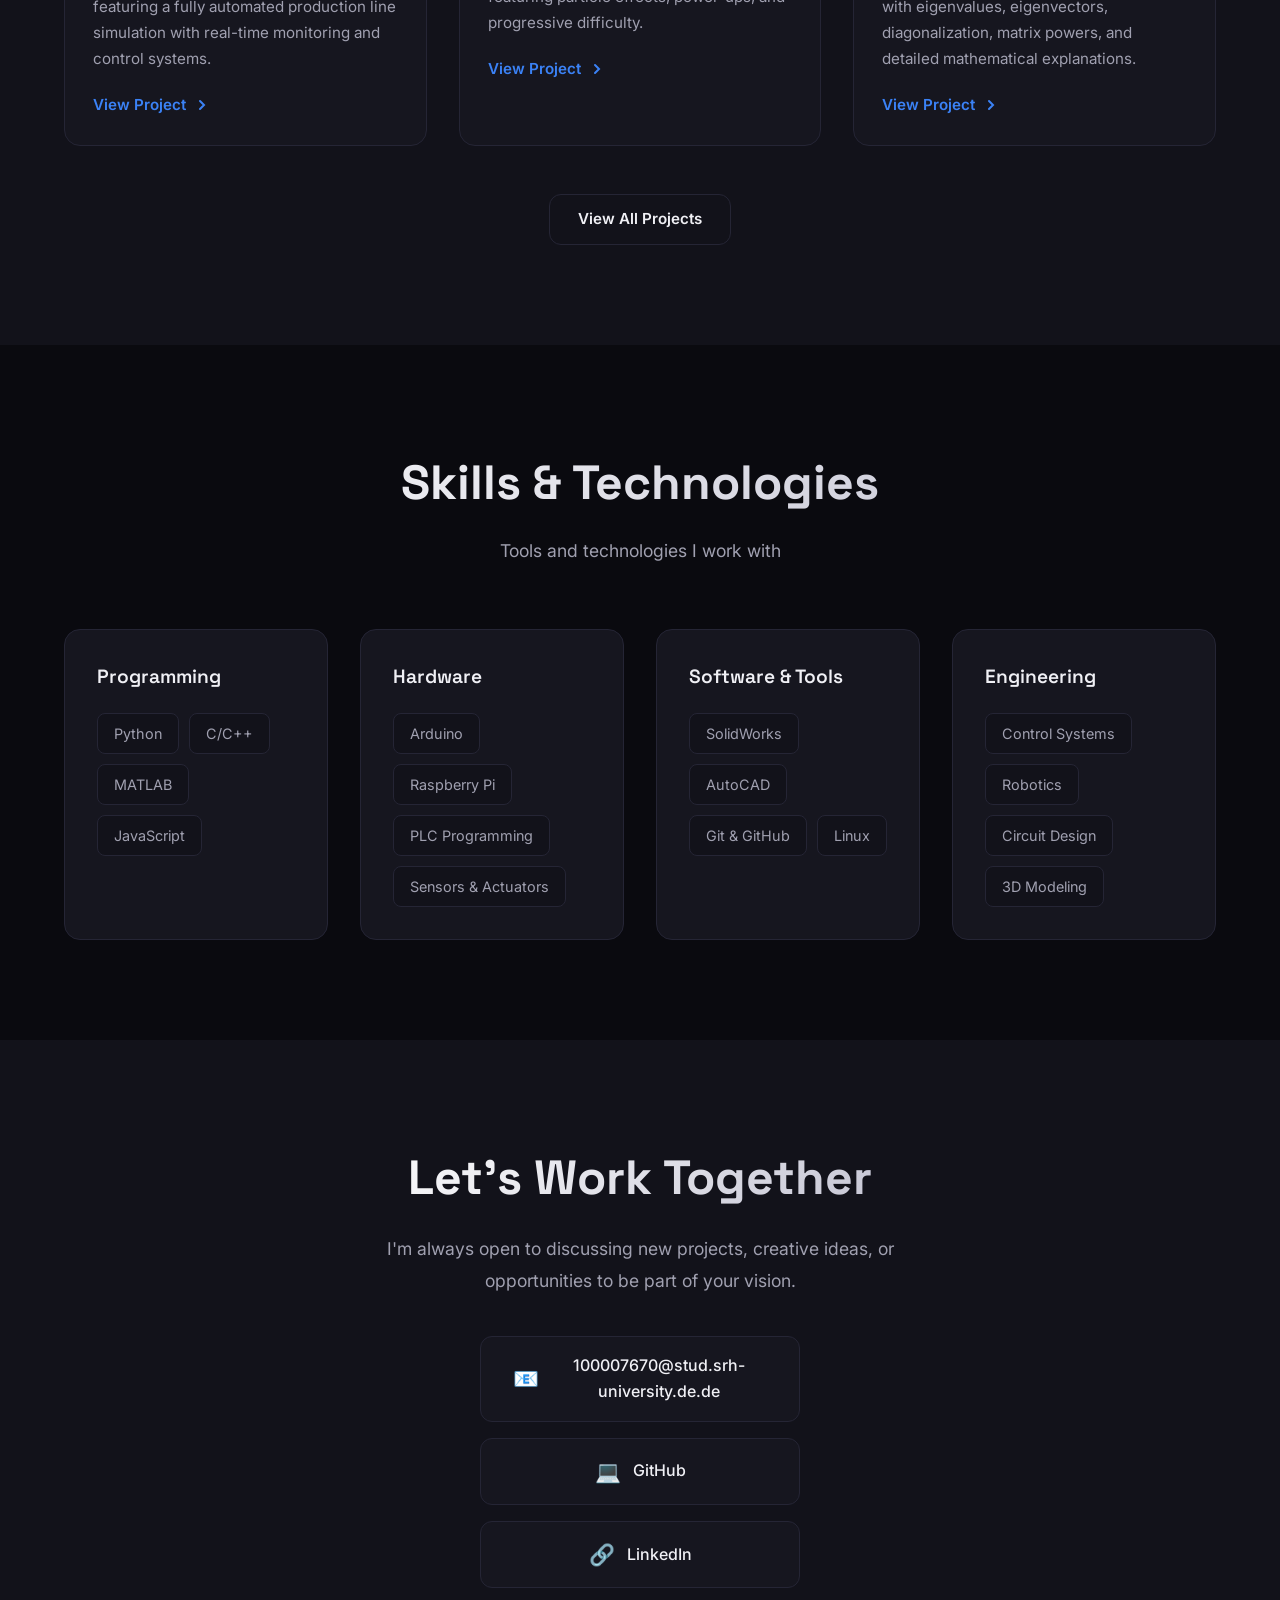
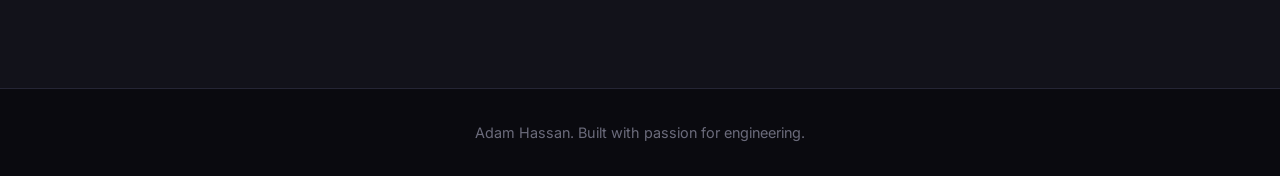
==== commit 9bcd8a17: "Updated featured projects order" ====
--- a/index.html
+++ b/index.html
@@ -1,265 +1,234 @@
 <!DOCTYPE html>
+
 <html lang="en">
 <head>
-    <meta charset="UTF-8">
-    <meta name="viewport" content="width=device-width, initial-scale=1.0">
-    <title>Adam Hassan | Mechatronics Engineer</title>
-    <link rel="stylesheet" href="css/styles.css">
-    <link rel="preconnect" href="https://fonts.googleapis.com">
-    <link rel="preconnect" href="https://fonts.gstatic.com" crossorigin>
-    <link href="https://fonts.googleapis.com/css2?family=Inter:wght@300;400;500;600;700&family=Space+Grotesk:wght@500;700&display=swap" rel="stylesheet">
-    <link rel="icon" type="image/png" href="images/favicon.png">
+<meta charset="utf-8"/>
+<meta content="width=device-width, initial-scale=1.0" name="viewport"/>
+<title>Adam Hassan | Mechatronics Engineer</title>
+<link href="css/styles.css" rel="stylesheet"/>
+<link href="https://fonts.googleapis.com" rel="preconnect"/>
+<link crossorigin="" href="https://fonts.gstatic.com" rel="preconnect"/>
+<link href="https://fonts.googleapis.com/css2?family=Inter:wght@300;400;500;600;700&amp;family=Space+Grotesk:wght@500;700&amp;display=swap" rel="stylesheet"/>
+<link href="images/favicon.png" rel="icon" type="image/png"/>
 </head>
 <body>
-    <!-- Navigation -->
-    <nav class="navbar">
-        <div class="nav-container">
-            <a href="index.html" class="nav-logo">AH</a>
-            <button class="nav-toggle" aria-label="Toggle navigation">
-                <span></span>
-                <span></span>
-                <span></span>
-            </button>
-            <ul class="nav-menu">
-                <li><a href="index.html" class="nav-link active">Home</a></li>
-                <li><a href="about.html" class="nav-link">About</a></li>
-                <li><a href="projects.html" class="nav-link">Projects</a></li>
-                <li><a href="#contact" class="nav-link">Contact</a></li>
-            </ul>
-        </div>
-    </nav>
-
-    <!-- Hero Section -->
-    <section class="hero">
-        <div class="hero-content">
-            <p class="hero-greeting">Hello, I'm</p>
-            <h1 class="hero-title">Adam Hassan</h1>
-            <h2 class="hero-subtitle">Mechatronics Engineering Student</h2>
-            <p class="hero-description">
+<!-- Navigation -->
+<nav class="navbar">
+<div class="nav-container">
+<a class="nav-logo" href="index.html">AH</a>
+<button aria-label="Toggle navigation" class="nav-toggle">
+<span></span>
+<span></span>
+<span></span>
+</button>
+<ul class="nav-menu">
+<li><a class="nav-link active" href="index.html">Home</a></li>
+<li><a class="nav-link" href="about.html">About</a></li>
+<li><a class="nav-link" href="projects.html">Projects</a></li>
+<li><a class="nav-link" href="#contact">Contact</a></li>
+</ul>
+</div>
+</nav>
+<!-- Hero Section -->
+<section class="hero">
+<div class="hero-content">
+<p class="hero-greeting">Hello, I'm</p>
+<h1 class="hero-title">Adam Hassan</h1>
+<h2 class="hero-subtitle">Mechatronics Engineering Student</h2>
+<p class="hero-description">
                 Building intelligent systems at the intersection of <span class="gradient-text">mechanics</span>, 
                 <span class="gradient-text">electronics</span>, and <span class="gradient-text">software</span>. 
                 Currently studying at SRH University.
             </p>
-            <div class="hero-cta">
-                <a href="projects.html" class="btn btn-primary">View My Work</a>
-                <a href="#contact" class="btn btn-secondary">Get In Touch</a>
-            </div>
-        </div>
-        <div class="hero-scroll">
-            <span>Scroll down</span>
-            <div class="scroll-indicator"></div>
-        </div>
-    </section>
-
-    <!-- Featured Projects Section -->
-    <section class="featured-projects" id="projects">
-        <div class="container">
-            <div class="section-header">
-                <h2 class="section-title">Featured Projects</h2>
-                <p class="section-subtitle">A selection of my recent engineering work</p>
-            </div>
-            
-            <div class="projects-grid">
-                <!-- Project Card 1 -->
+<div class="hero-cta">
+<a class="btn btn-primary" href="projects.html">View My Work</a>
+<a class="btn btn-secondary" href="#contact">Get In Touch</a>
+</div>
+</div>
+<div class="hero-scroll">
+<span>Scroll down</span>
+<div class="scroll-indicator"></div>
+</div>
+</section>
+<!-- Featured Projects Section -->
+<section class="featured-projects" id="projects">
+<div class="container">
+<div class="section-header">
+<h2 class="section-title">Featured Projects</h2>
+<p class="section-subtitle">A selection of my recent engineering work</p>
+</div>
+<div class="projects-grid">
+<!-- Project Card 1 -->
+
+<!-- Project Card 2 -->
+
+<!-- Project Card 3 -->
+
+<!-- Project Card 4 -->
+
+
                 <article class="project-card">
-                    <div class="project-image">
-                        <div class="project-placeholder gradient-bg-1">
-                            <span class="project-icon">🏭</span>
-                        </div>
-                    </div>
-                    <div class="project-info">
-                        <div class="project-tags">
-                            <span class="tag">Python</span>
-                            <span class="tag">Automation</span>
-                            <span class="tag">PLC</span>
-                        </div>
-                        <h3 class="project-title">Water Bottle Production Line</h3>
-                        <p class="project-description">
+<div class="project-image">
+<div class="project-placeholder gradient-bg-1">
+<span class="project-icon">🏭</span>
+</div>
+</div>
+<div class="project-info">
+<div class="project-tags">
+<span class="tag">Python</span>
+<span class="tag">Automation</span>
+<span class="tag">PLC</span>
+</div>
+<h3 class="project-title">Water Bottle Production Line</h3>
+<p class="project-description">
                             Advanced Programming final project featuring a fully automated production line simulation 
                             with real-time monitoring and control systems.
                         </p>
-                        <a href="water-bottle.html" class="project-link">
+<a class="project-link" href="water-bottle.html">
                             View Project 
-                            <svg width="16" height="16" viewBox="0 0 16 16" fill="none">
-                                <path d="M6 12L10 8L6 4" stroke="currentColor" stroke-width="2" stroke-linecap="round"/>
-                            </svg>
-                        </a>
-                    </div>
-                </article>
-
-
-                <!-- Project Card 2 -->
+                            <svg fill="none" height="16" viewbox="0 0 16 16" width="16">
+<path d="M6 12L10 8L6 4" stroke="currentColor" stroke-linecap="round" stroke-width="2"></path>
+</svg>
+</a>
+</div>
+</article>
+
                 <article class="project-card">
-                    <div class="project-image">
-                        <div class="project-placeholder gradient-bg-3">
-                            <span class="project-icon">🧮</span>
-                        </div>
-                    </div>
-                    <div class="project-info">
-                        <div class="project-tags">
-                            <span class="tag">HTML</span>
-                            <span class="tag">JavaScript</span>
-                            <span class="tag">Matrix</span>
-                        </div>
-                        <h3 class="project-title">Matrix Calculator</h3>
-                        <p class="project-description">
-                            A full-suite matrix calculator with step-by-step solutions, animated explanations, 
-                            square and non-square operations, and study/export tools.
+<div class="project-image">
+<div class="project-placeholder gradient-bg-2">
+<span class="project-icon">🎮</span>
+</div>
+</div>
+<div class="project-info">
+<div class="project-tags">
+<span class="tag">Python</span>
+<span class="tag">Pygame</span>
+<span class="tag">Game Dev</span>
+</div>
+<h3 class="project-title">Breakout: Cyber Shield</h3>
+<p class="project-description">
+                            A modern cyberpunk-themed Breakout game built with Python and Pygame, featuring 
+                            particle effects, power-ups, and progressive difficulty.
                         </p>
-                        <a href="matrix-calculator.html" class="project-link">
+<a class="project-link" href="breakout.html">
                             View Project 
-                            <svg width="16" height="16" viewBox="0 0 16 16" fill="none">
-                                <path d="M6 12L10 8L6 4" stroke="currentColor" stroke-width="2" stroke-linecap="round"/>
-                            </svg>
-                        </a>
-                    </div>
-                </article>
-
-                <!-- Project Card 3 -->
+                            <svg fill="none" height="16" viewbox="0 0 16 16" width="16">
+<path d="M6 12L10 8L6 4" stroke="currentColor" stroke-linecap="round" stroke-width="2"></path>
+</svg>
+</a>
+</div>
+</article>
+
                 <article class="project-card">
-                    <div class="project-image">
-                        <div class="project-placeholder gradient-bg-3">
-                            <span class="project-icon">🧮</span>
-                        </div>
-                    </div>
-                    <div class="project-info">
-                        <div class="project-tags">
-                            <span class="tag">HTML</span>
-                            <span class="tag">JavaScript</span>
-                            <span class="tag">Linear Algebra</span>
-                        </div>
-                        <h3 class="project-title">Eigenvalue & Eigenvector Calculator</h3>
-                        <p class="project-description">
+<div class="project-image">
+<div class="project-placeholder gradient-bg-3">
+<span class="project-icon">🧮</span>
+</div>
+</div>
+<div class="project-info">
+<div class="project-tags">
+<span class="tag">HTML</span>
+<span class="tag">JavaScript</span>
+<span class="tag">Linear Algebra</span>
+</div>
+<h3 class="project-title">Eigenvalue &amp; Eigenvector Calculator</h3>
+<p class="project-description">
                             An interactive calculator for 2×2 matrices with eigenvalues, eigenvectors, 
                             diagonalization, matrix powers, and detailed mathematical explanations.
                         </p>
-                        <a href="eigen_calculator.html" class="project-link">
+<a class="project-link" href="eigen_calculator.html">
                             View Project 
-                            <svg width="16" height="16" viewBox="0 0 16 16" fill="none">
-                                <path d="M6 12L10 8L6 4" stroke="currentColor" stroke-width="2" stroke-linecap="round"/>
-                            </svg>
-                        </a>
-                    </div>
-                </article>
-
-                <!-- Project Card 4 -->
-                <article class="project-card">
-                    <div class="project-image">
-                        <div class="project-placeholder gradient-bg-2">
-                            <span class="project-icon">🎮</span>
-                        </div>
-                    </div>
-                    <div class="project-info">
-                        <div class="project-tags">
-                            <span class="tag">Python</span>
-                            <span class="tag">Pygame</span>
-                            <span class="tag">Game Dev</span>
-                        </div>
-                        <h3 class="project-title">Breakout: Cyber Shield</h3>
-                        <p class="project-description">
-                            A modern cyberpunk-themed Breakout game built with Python and Pygame, featuring 
-                            particle effects, power-ups, and progressive difficulty.
-                        </p>
-                        <a href="breakout.html" class="project-link">
-                            View Project 
-                            <svg width="16" height="16" viewBox="0 0 16 16" fill="none">
-                                <path d="M6 12L10 8L6 4" stroke="currentColor" stroke-width="2" stroke-linecap="round"/>
-                            </svg>
-                        </a>
-                    </div>
-                </article>
-
-            </div>
-
-            <div class="section-footer">
-                <a href="projects.html" class="btn btn-outline">View All Projects</a>
-            </div>
-        </div>
-    </section>
-
-    <!-- Skills Section -->
-    <section class="skills-section">
-        <div class="container">
-            <div class="section-header">
-                <h2 class="section-title">Skills & Technologies</h2>
-                <p class="section-subtitle">Tools and technologies I work with</p>
-            </div>
-            
-            <div class="skills-grid">
-                <div class="skill-category">
-                    <h3 class="skill-category-title">Programming</h3>
-                    <div class="skill-items">
-                        <span class="skill-item">Python</span>
-                        <span class="skill-item">C/C++</span>
-                        <span class="skill-item">MATLAB</span>
-                        <span class="skill-item">JavaScript</span>
-                    </div>
-                </div>
-                <div class="skill-category">
-                    <h3 class="skill-category-title">Hardware</h3>
-                    <div class="skill-items">
-                        <span class="skill-item">Arduino</span>
-                        <span class="skill-item">Raspberry Pi</span>
-                        <span class="skill-item">PLC Programming</span>
-                        <span class="skill-item">Sensors & Actuators</span>
-                    </div>
-                </div>
-                <div class="skill-category">
-                    <h3 class="skill-category-title">Software & Tools</h3>
-                    <div class="skill-items">
-                        <span class="skill-item">SolidWorks</span>
-                        <span class="skill-item">AutoCAD</span>
-                        <span class="skill-item">Git & GitHub</span>
-                        <span class="skill-item">Linux</span>
-                    </div>
-                </div>
-                <div class="skill-category">
-                    <h3 class="skill-category-title">Engineering</h3>
-                    <div class="skill-items">
-                        <span class="skill-item">Control Systems</span>
-                        <span class="skill-item">Robotics</span>
-                        <span class="skill-item">Circuit Design</span>
-                        <span class="skill-item">3D Modeling</span>
-                    </div>
-                </div>
-            </div>
-        </div>
-    </section>
-
-    <!-- Contact Section -->
-    <section class="contact-section" id="contact">
-        <div class="container">
-            <div class="contact-content">
-                <h2 class="section-title">Let's Work Together</h2>
-                <p class="contact-text">
+                            <svg fill="none" height="16" viewbox="0 0 16 16" width="16">
+<path d="M6 12L10 8L6 4" stroke="currentColor" stroke-linecap="round" stroke-width="2"></path>
+</svg>
+</a>
+</div>
+</article>
+</div>
+<div class="section-footer">
+<a class="btn btn-outline" href="projects.html">View All Projects</a>
+</div>
+</div>
+</section>
+<!-- Skills Section -->
+<section class="skills-section">
+<div class="container">
+<div class="section-header">
+<h2 class="section-title">Skills &amp; Technologies</h2>
+<p class="section-subtitle">Tools and technologies I work with</p>
+</div>
+<div class="skills-grid">
+<div class="skill-category">
+<h3 class="skill-category-title">Programming</h3>
+<div class="skill-items">
+<span class="skill-item">Python</span>
+<span class="skill-item">C/C++</span>
+<span class="skill-item">MATLAB</span>
+<span class="skill-item">JavaScript</span>
+</div>
+</div>
+<div class="skill-category">
+<h3 class="skill-category-title">Hardware</h3>
+<div class="skill-items">
+<span class="skill-item">Arduino</span>
+<span class="skill-item">Raspberry Pi</span>
+<span class="skill-item">PLC Programming</span>
+<span class="skill-item">Sensors &amp; Actuators</span>
+</div>
+</div>
+<div class="skill-category">
+<h3 class="skill-category-title">Software &amp; Tools</h3>
+<div class="skill-items">
+<span class="skill-item">SolidWorks</span>
+<span class="skill-item">AutoCAD</span>
+<span class="skill-item">Git &amp; GitHub</span>
+<span class="skill-item">Linux</span>
+</div>
+</div>
+<div class="skill-category">
+<h3 class="skill-category-title">Engineering</h3>
+<div class="skill-items">
+<span class="skill-item">Control Systems</span>
+<span class="skill-item">Robotics</span>
+<span class="skill-item">Circuit Design</span>
+<span class="skill-item">3D Modeling</span>
+</div>
+</div>
+</div>
+</div>
+</section>
+<!-- Contact Section -->
+<section class="contact-section" id="contact">
+<div class="container">
+<div class="contact-content">
+<h2 class="section-title">Let's Work Together</h2>
+<p class="contact-text">
                     I'm always open to discussing new projects, creative ideas, or opportunities 
                     to be part of your vision.
                 </p>
-                <div class="contact-links">
-                    <a href="mailto:100007670@stud.srh-university.de.de" class="contact-item">
-                        <span class="contact-icon">📧</span>
-                        <span>100007670@stud.srh-university.de.de</span>
-                    </a>
-                    <a href="https://github.com/A-Allam1" target="_blank" rel="noopener" class="contact-item">
-                        <span class="contact-icon">💻</span>
-                        <span>GitHub</span>
-                    </a>
-                    <a href="https://www.linkedin.com/in/adam-hassam-334723407/" target="_blank" rel="noopener" class="contact-item">
-                        <span class="contact-icon">🔗</span>
-                        <span>LinkedIn</span>
-                    </a>
-                </div>
-            </div>
-        </div>
-    </section>
-
-    <!-- Footer -->
-    <footer class="footer">
-        <div class="container">
-            <p> Adam Hassan. Built with passion for engineering.</p>
-        </div>
-    </footer>
-
-    <script src="js/main.js"></script>
+<div class="contact-links">
+<a class="contact-item" href="mailto:100007670@stud.srh-university.de.de">
+<span class="contact-icon">📧</span>
+<span>100007670@stud.srh-university.de.de</span>
+</a>
+<a class="contact-item" href="https://github.com/A-Allam1" rel="noopener" target="_blank">
+<span class="contact-icon">💻</span>
+<span>GitHub</span>
+</a>
+<a class="contact-item" href="https://www.linkedin.com/in/adam-hassam-334723407/" rel="noopener" target="_blank">
+<span class="contact-icon">🔗</span>
+<span>LinkedIn</span>
+</a>
+</div>
+</div>
+</div>
+</section>
+<!-- Footer -->
+<footer class="footer">
+<div class="container">
+<p> Adam Hassan. Built with passion for engineering.</p>
+</div>
+</footer>
+<script src="js/main.js"></script>
 </body>
 </html>
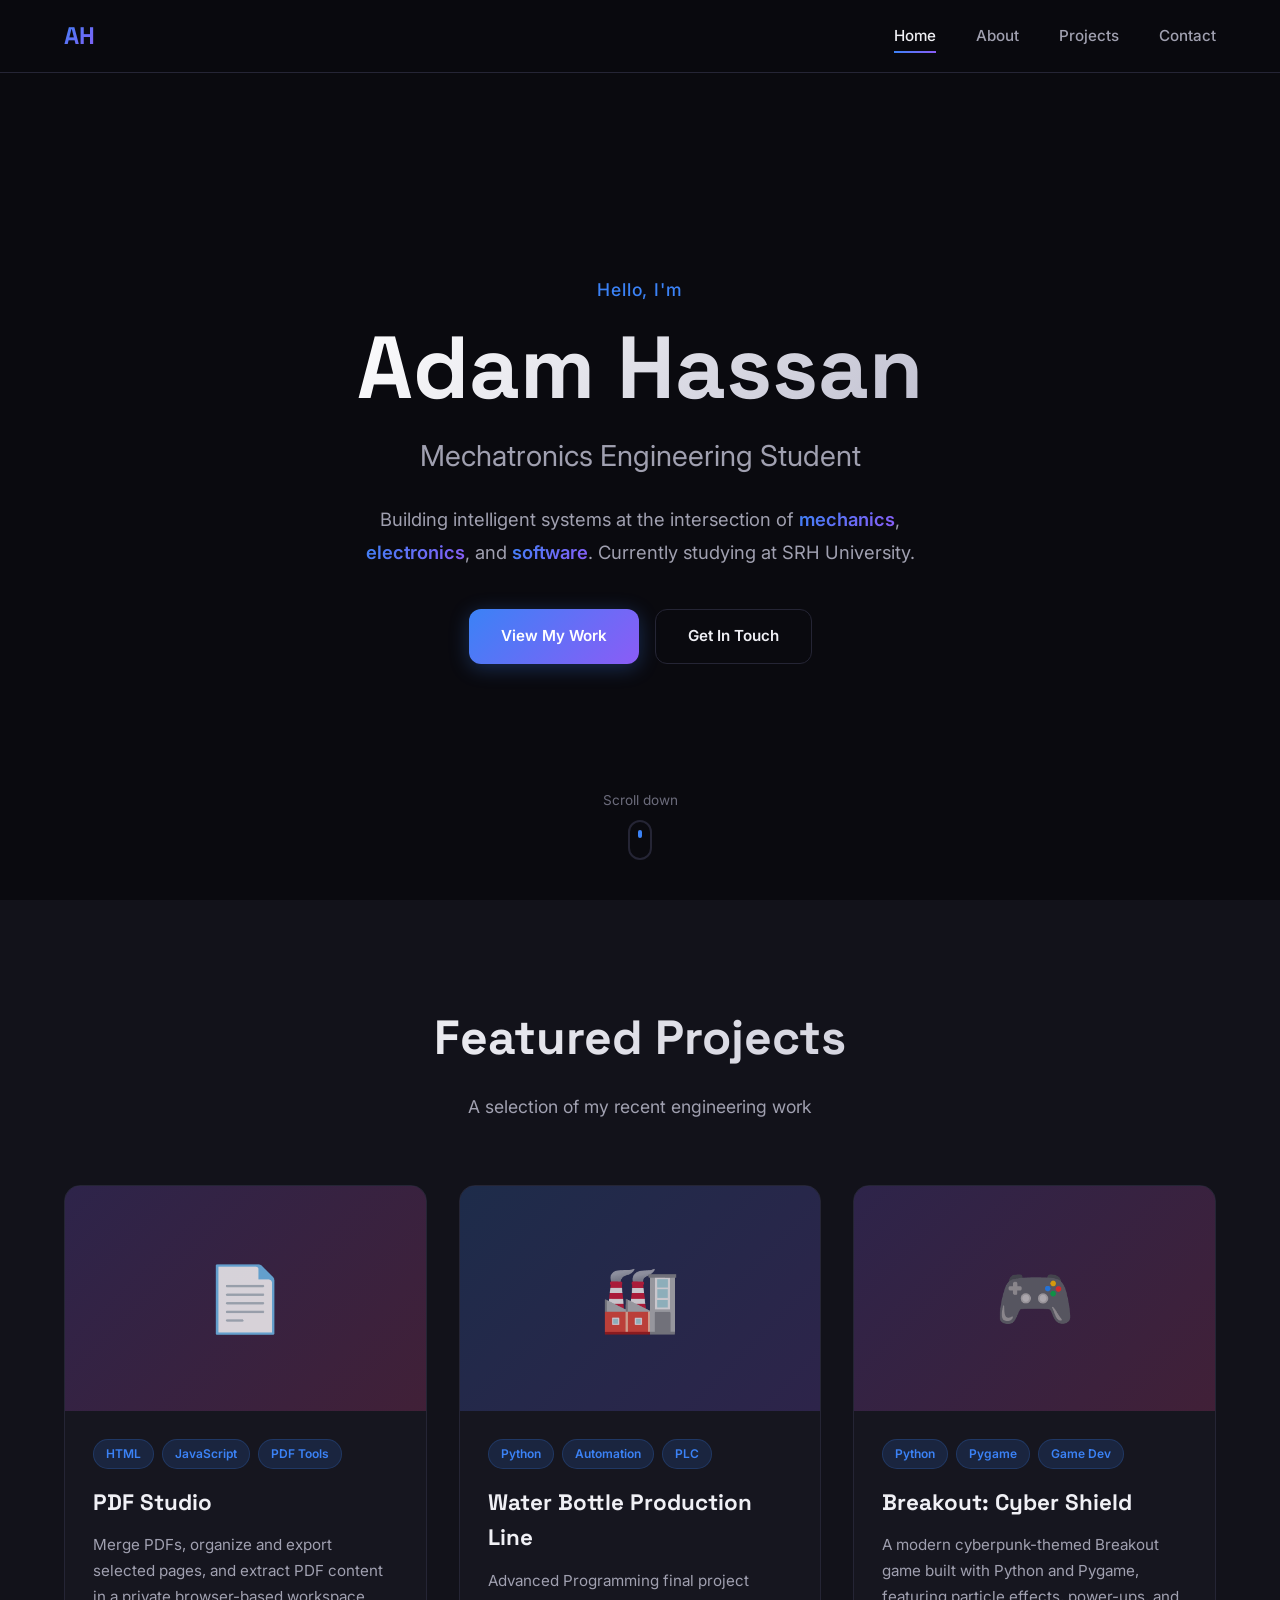
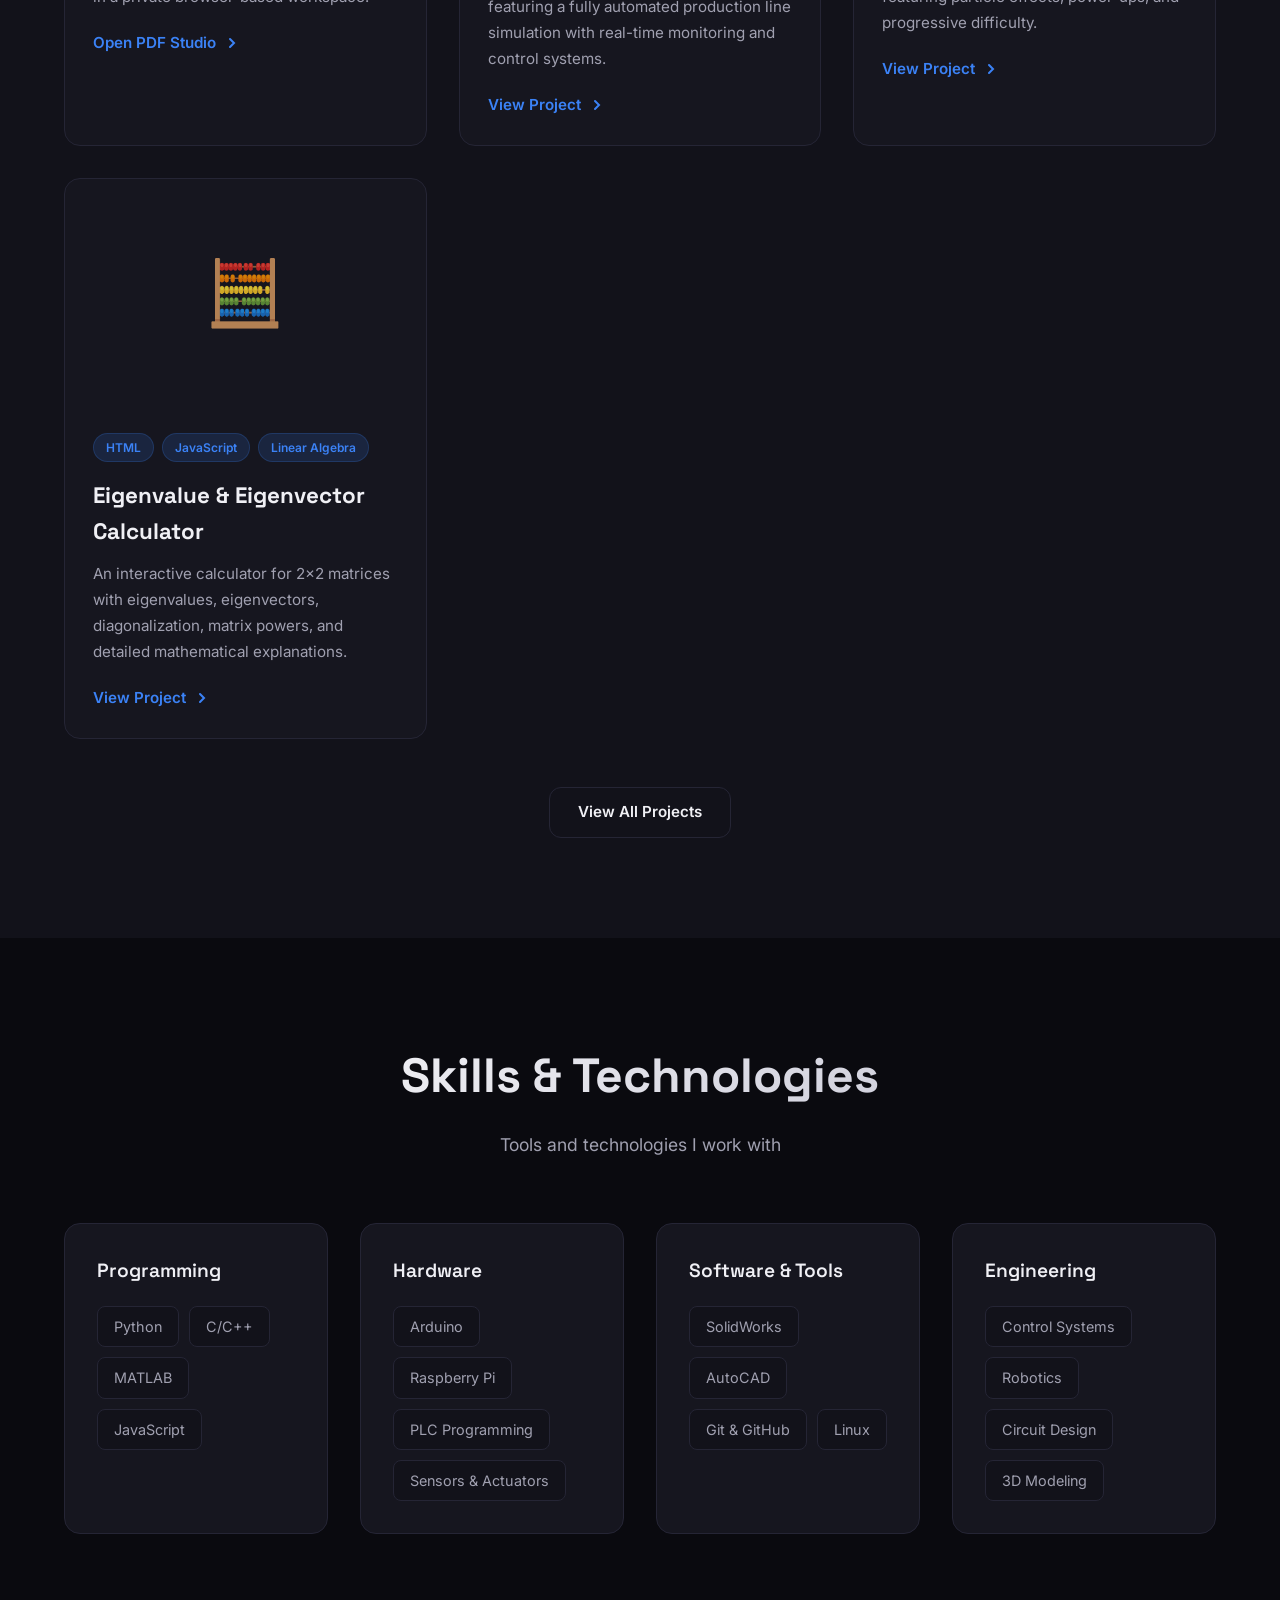
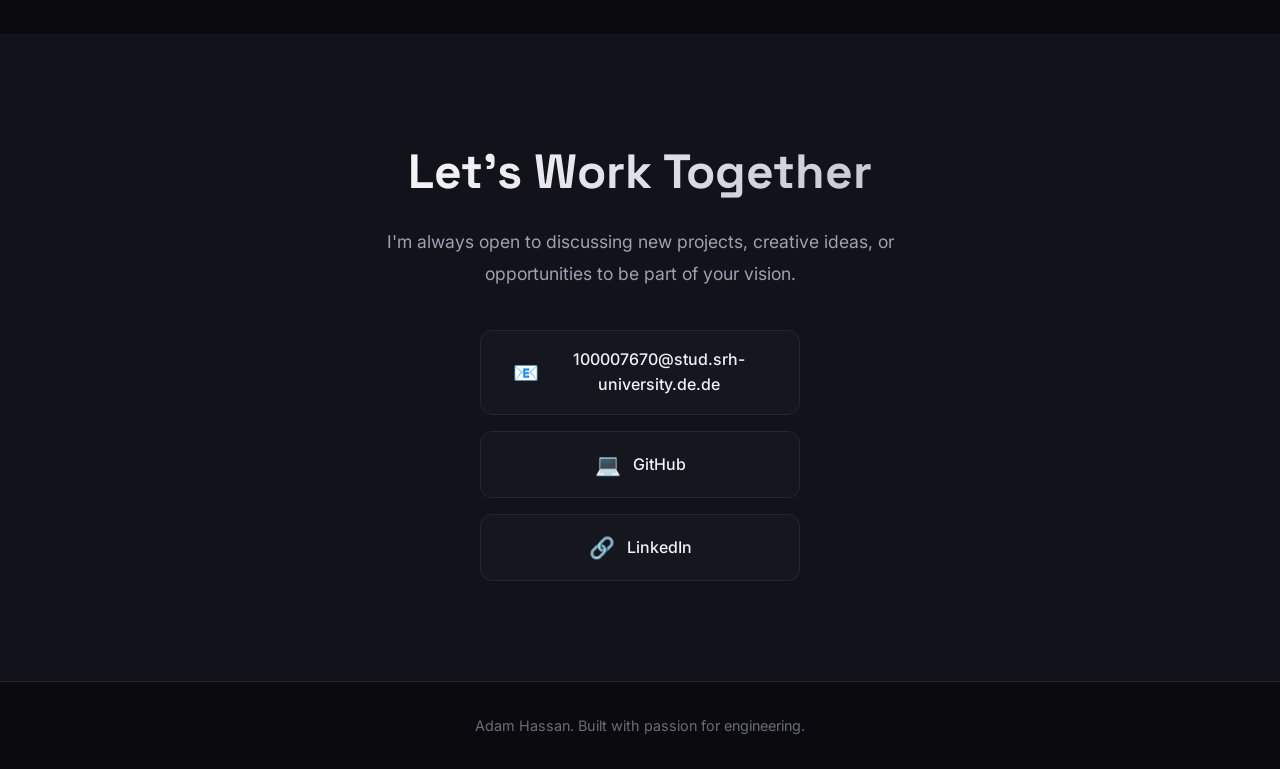
==== commit 7e6e8ac4: "Integrate PDF Studio into portfolio" ====
--- a/index.html
+++ b/index.html
@@ -58,6 +58,28 @@
 <p class="section-subtitle">A selection of my recent engineering work</p>
 </div>
 <div class="projects-grid">
+
+                <!-- pdf-studio-portfolio-integration-v1 -->
+                <article class="project-card">
+                    <div class="project-image">
+                        <div class="project-placeholder gradient-bg-2">
+                            <span class="project-icon" aria-hidden="true">📄</span>
+                        </div>
+                    </div>
+                    <div class="project-info">
+                        <div class="project-tags">
+                            <span class="tag">HTML</span>
+                            <span class="tag">JavaScript</span>
+                            <span class="tag">PDF Tools</span>
+                        </div>
+                        <h3 class="project-title">PDF Studio</h3>
+                        <p class="project-description">Merge PDFs, organize and export selected pages, and extract PDF content in a private browser-based workspace.</p>
+                        <a class="project-link" href="pdf-studio.html" aria-label="Open PDF Studio">
+                            Open PDF Studio <svg fill="none" height="16" viewBox="0 0 16 16" width="16" aria-hidden="true"><path d="M6 12L10 8L6 4" stroke="currentColor" stroke-linecap="round" stroke-width="2"/></svg>
+                        </a>
+                    </div>
+                </article>
+
 <!-- Project Card 1 -->
 
 <!-- Project Card 2 -->
